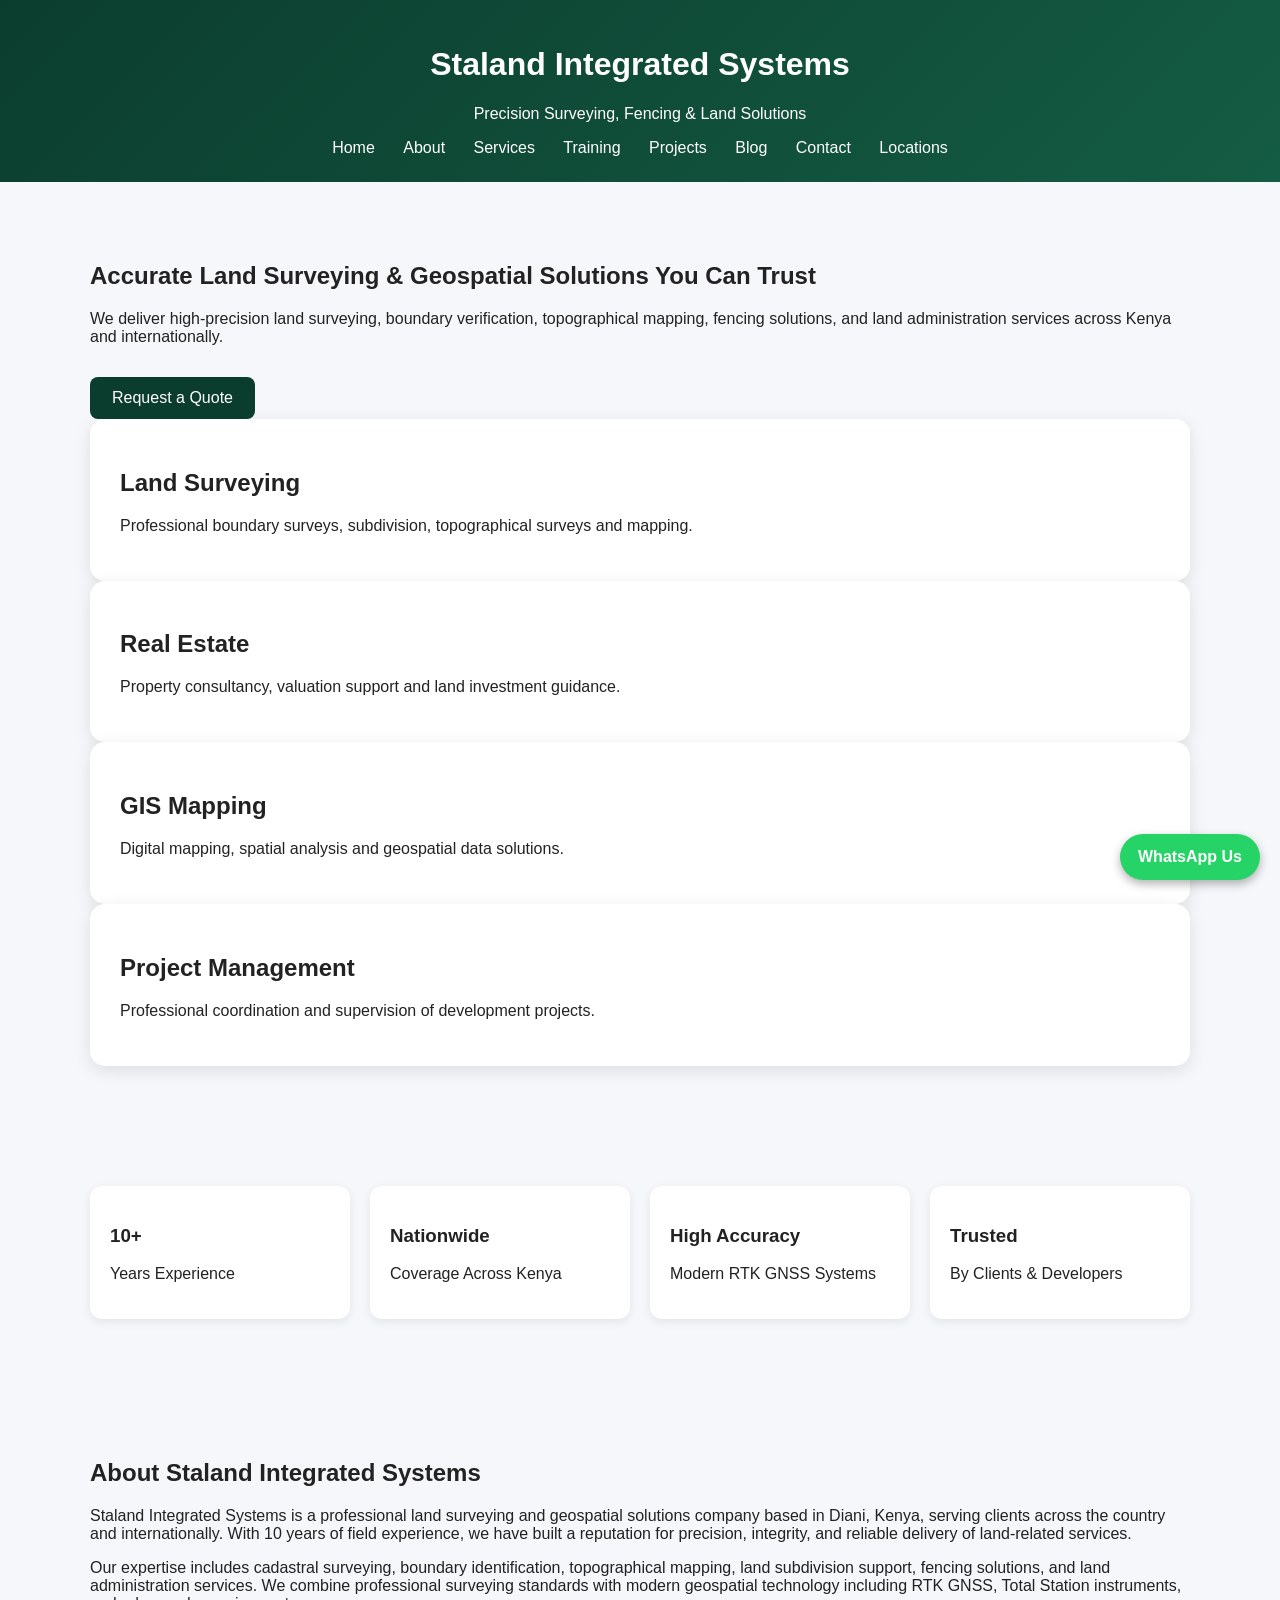
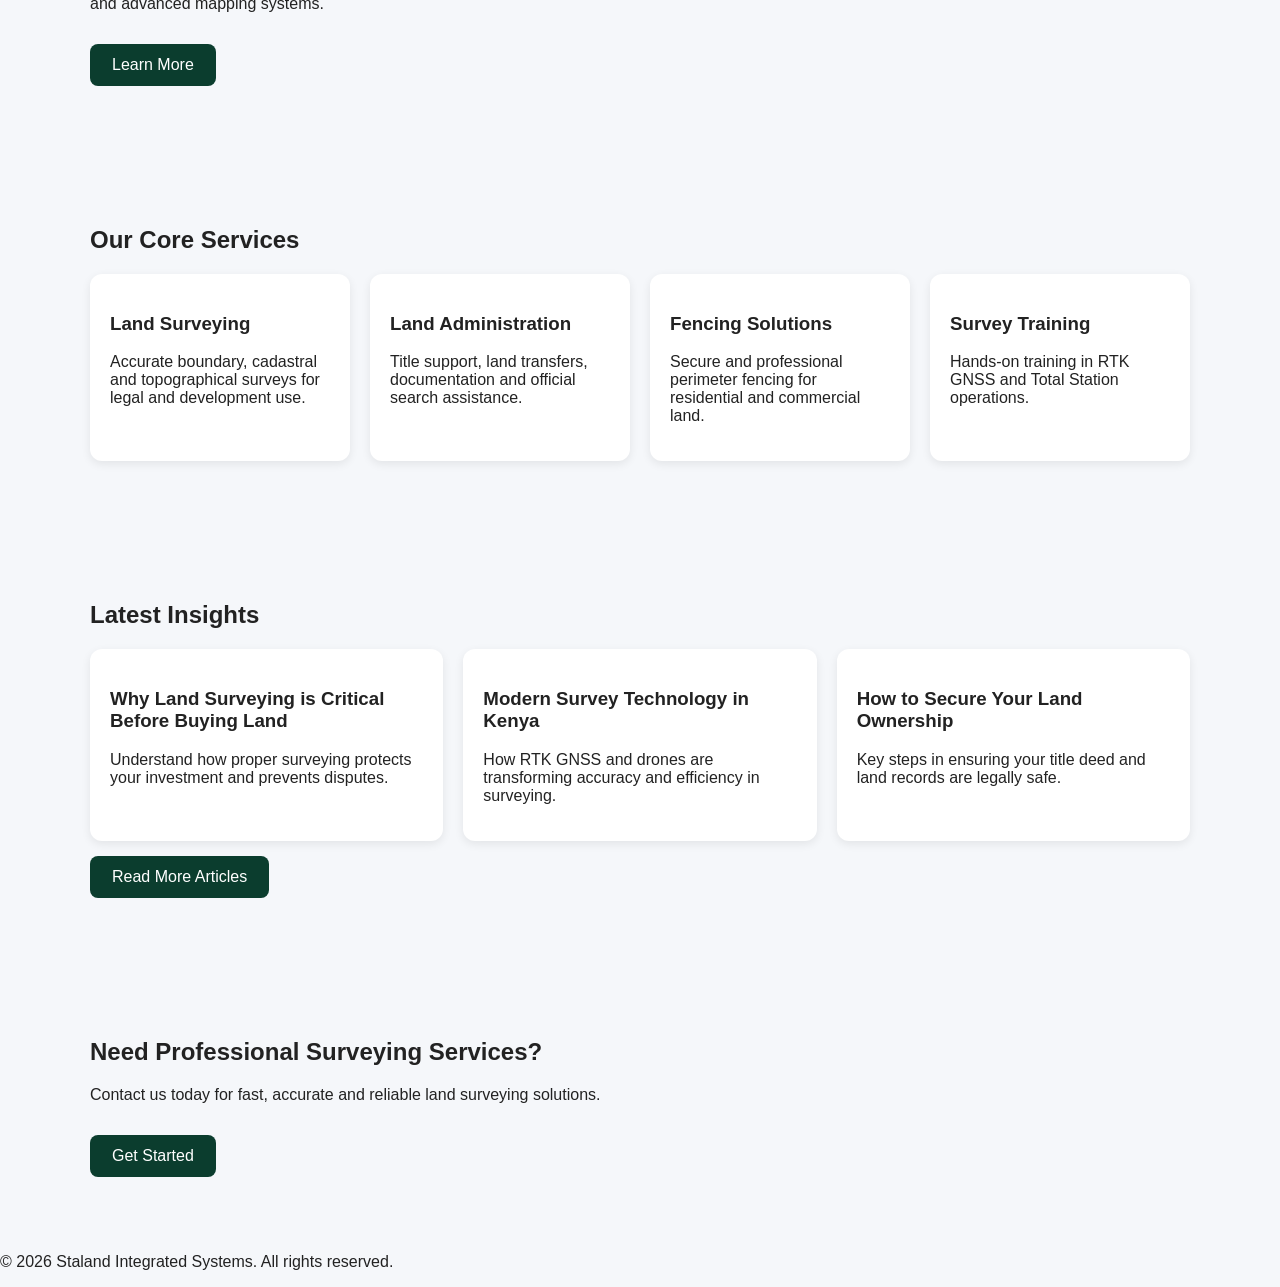
==== index.html @ cbf7170d "Add Google Site Verification meta tag" ====
<!DOCTYPE html>
<html lang="en">
<head>
    <meta charset="UTF-8">
    <meta name="viewport" content="width=device-width, initial-scale=1.0">
    <title>Staland Integrated Systems | Professional Land Surveying Kenya</title>
    <link rel="stylesheet" href="style.css">
    <meta name="description" content="Staland Integrated Systems - Professional land surveying, fencing, land administration and geospatial solutions in Kenya and beyond.">
    <meta name="google-site-verification" content="hYfUDM1073JVrh-8o-hDCO3YbVyILQ0m6ZzSrcfglAM" />
</head>

<body>

<header>
    <div class="logo">
        <h1>Staland Integrated Systems</h1>
        <p>Precision Surveying, Fencing & Land Solutions</p>
    </div>

    <nav>
        <a href="index.html">Home</a>
        <a href="about.html">About</a>
        <a href="services.html">Services</a>
        <a href="training.html">Training</a>
        <a href="projects.html">Projects</a>
        <a href="blog.html">Blog</a>
        <a href="contact.html">Contact</a>
        <a href="locations.html">Locations</a>
    </nav>
</header>

<section class="hero-premium fade-in">
    <div class="hero-content">
        <h2>Accurate Land Surveying & Geospatial Solutions You Can Trust</h2>
        <p>
            We deliver high-precision land surveying, boundary verification, topographical mapping,
            fencing solutions, and land administration services across Kenya and internationally.
        </p>
        <div class="hero-buttons">
            <a href="contact.html" class="btn primary">Request a Quote</a>
            <a href="services/surveying.html" class="service-card">
  <h2>Land Surveying</h2>
  <p>Professional boundary surveys, subdivision, topographical surveys and mapping.</p>
</a>

<a href="services/real-estate.html" class="service-card">
  <h2>Real Estate</h2>
  <p>Property consultancy, valuation support and land investment guidance.</p>
</a>

<a href="services/gis-mapping.html" class="service-card">
  <h2>GIS Mapping</h2>
  <p>Digital mapping, spatial analysis and geospatial data solutions.</p>
</a>

<a href="services/project-management.html" class="service-card">
  <h2>Project Management</h2>
  <p>Professional coordination and supervision of development projects.</p>
</a>
        </div>
    </div>
</section>

<section class="stats fade-in">
    <div class="card-grid">
        <div class="card">
            <h3>10+</h3>
            <p>Years Experience</p>
        </div>
        <div class="card">
            <h3>Nationwide</h3>
            <p>Coverage Across Kenya</p>
        </div>
        <div class="card">
            <h3>High Accuracy</h3>
            <p>Modern RTK GNSS Systems</p>
        </div>
        <div class="card">
            <h3>Trusted</h3>
            <p>By Clients & Developers</p>
        </div>
    </div>
</section>

<section class="fade-in">
    <h2>About Staland Integrated Systems</h2>
    <p>
        Staland Integrated Systems is a professional land surveying and geospatial solutions company based in Diani, Kenya,
        serving clients across the country and internationally. With 10 years of field experience, we have built a reputation
        for precision, integrity, and reliable delivery of land-related services.
    </p>
    <p>
        Our expertise includes cadastral surveying, boundary identification, topographical mapping, land subdivision support,
        fencing solutions, and land administration services. We combine professional surveying standards with modern
        geospatial technology including RTK GNSS, Total Station instruments, and advanced mapping systems.
    </p>
    <a href="about.html" class="btn">Learn More</a>
</section>

<section class="fade-in">
    <h2>Our Core Services</h2>

    <div class="card-grid">
        <div class="card">
            <h3>Land Surveying</h3>
            <p>Accurate boundary, cadastral and topographical surveys for legal and development use.</p>
        </div>

        <div class="card">
            <h3>Land Administration</h3>
            <p>Title support, land transfers, documentation and official search assistance.</p>
        </div>

        <div class="card">
            <h3>Fencing Solutions</h3>
            <p>Secure and professional perimeter fencing for residential and commercial land.</p>
        </div>

        <div class="card">
            <h3>Survey Training</h3>
            <p>Hands-on training in RTK GNSS and Total Station operations.</p>
        </div>
    </div>
</section>

<section class="fade-in">
    <h2>Latest Insights</h2>

    <div class="card-grid">
        <div class="card">
            <h3>Why Land Surveying is Critical Before Buying Land</h3>
            <p>Understand how proper surveying protects your investment and prevents disputes.</p>
        </div>

        <div class="card">
            <h3>Modern Survey Technology in Kenya</h3>
            <p>How RTK GNSS and drones are transforming accuracy and efficiency in surveying.</p>
        </div>

        <div class="card">
            <h3>How to Secure Your Land Ownership</h3>
            <p>Key steps in ensuring your title deed and land records are legally safe.</p>
        </div>
    </div>

    <a href="blog.html" class="btn">Read More Articles</a>
</section>

<section class="cta fade-in">
    <h2>Need Professional Surveying Services?</h2>
    <p>Contact us today for fast, accurate and reliable land surveying solutions.</p>
    <a href="contact.html" class="btn primary">Get Started</a>
</section>

<a href="https://wa.me/254707151860"
   class="whatsapp-float"
   target="_blank">
   WhatsApp Us
</a>

<footer>
    <p>&copy; 2026 Staland Integrated Systems. All rights reserved.</p>
</footer>

<script src="script.js"></script>

</body>
</html>
---- style.css ----
body {
  font-family: Arial, sans-serif;
  margin: 0;
  padding: 0;
  color: #222;
  background: #f8f9fa;
}

/* HEADER */
header {
  background: linear-gradient(135deg, #0b3d2e, #145c43);
  color: white;
  padding: 25px;
  text-align: center;
}

nav {
  margin-top: 10px;
}

nav a {
  color: white;
  margin: 0 12px;
  text-decoration: none;
  font-weight: 500;
}

nav a:hover {
  text-decoration: underline;
}

/* SECTIONS */
section {
  padding: 60px 20px;
  max-width: 1100px;
  margin: auto;
}

/* HERO */
.hero {
  text-align: center;
  background: white;
  padding: 80px 20px;
  border-radius: 12px;
  margin-top: 20px;
  box-shadow: 0 5px 20px rgba(0,0,0,0.08);
}

.hero h2 {
  font-size: 32px;
}

/* BUTTON */
.btn {
  display: inline-block;
  padding: 12px 22px;
  background: #0b3d2e;
  color: white;
  text-decoration: none;
  border-radius: 8px;
  margin-top: 15px;
}

/* CARDS */
.card-grid {
  display: grid;
  grid-template-columns: repeat(auto-fit, minmax(250px, 1fr));
  gap: 20px;
}

.card {
  background: white;
  padding: 20px;
  border-radius: 12px;
  box-shadow: 0 3px 10px rgba(0,0,0,0.08);
}

/* FORM */
input, textarea, select {
  width: 100%;
  padding: 12px;
  margin-top: 10px;
  border: 1px solid #ddd;
  border-radius: 8px;
}

button {
  background: #0b3d2e;
  color: white;
  padding: 12px;
  border: none;
  border-radius: 8px;
  cursor: pointer;
}

/* WHATSAPP FLOAT */
.whatsapp-float {
  position: fixed;
  bottom: 20px;
  right: 20px;
  background: #25D366;
  color: white;
  padding: 14px 18px;
  border-radius: 50px;
  text-decoration: none;
  font-weight: bold;
  box-shadow: 0 4px 10px rgba(0,0,0,0.3);
}

/* ANIMATION */
.fade-in {
  opacity: 0;
  transform: translateY(20px);
  transition: 0.8s ease;
}

.fade-in.show {
  opacity: 1;
  transform: translateY(0);
}

@media (max-width: 768px) {

    nav a {
        display: block;
        margin: 10px 0;
    }

    .hero h2 {
        font-size: 24px;
    }

    section {
        padding: 40px 15px;
    }

}
  overflow: hidden;
  box-shadow: 0 3px 10px rgba(0,0,0,0.1);
}

.gallery-item img {
  width: 100%;
  height: 250px;
  object-fit: cover;
}

.gallery-item h3 {
  padding: 15px;
}
.locations {
    display: grid;
    grid-template-columns: repeat(auto-fit, minmax(250px, 1fr));
    gap: 20px;
    padding: 40px;
}

.location-card {
    background: white;
    padding: 25px;
    border-radius: 12px;
    box-shadow: 0 4px 15px rgba(0,0,0,0.1);
    transition: 0.3s;
}

.location-card:hover {
    transform: translateY(-5px);
}
.services {
    display: grid;
    grid-template-columns: repeat(auto-fit, minmax(250px, 1fr));
    gap: 25px;
    padding: 50px;
}

.service-card {
    display: block;
    text-decoration: none;
    color: #222 !important;
    background: #ffffff;
    padding: 30px;
    border-radius: 15px;
    box-shadow: 0 5px 18px rgba(0,0,0,0.1);
    transition: 0.3s ease;
}

.service-card:hover {
    transform: translateY(-8px);
}

.service-details {
    padding: 60px;
    max-width: 900px;
    margin: auto;
}

.service-details ul {
    line-height: 2;
}body {
    background: #f5f7fa;
    color: #222;
}
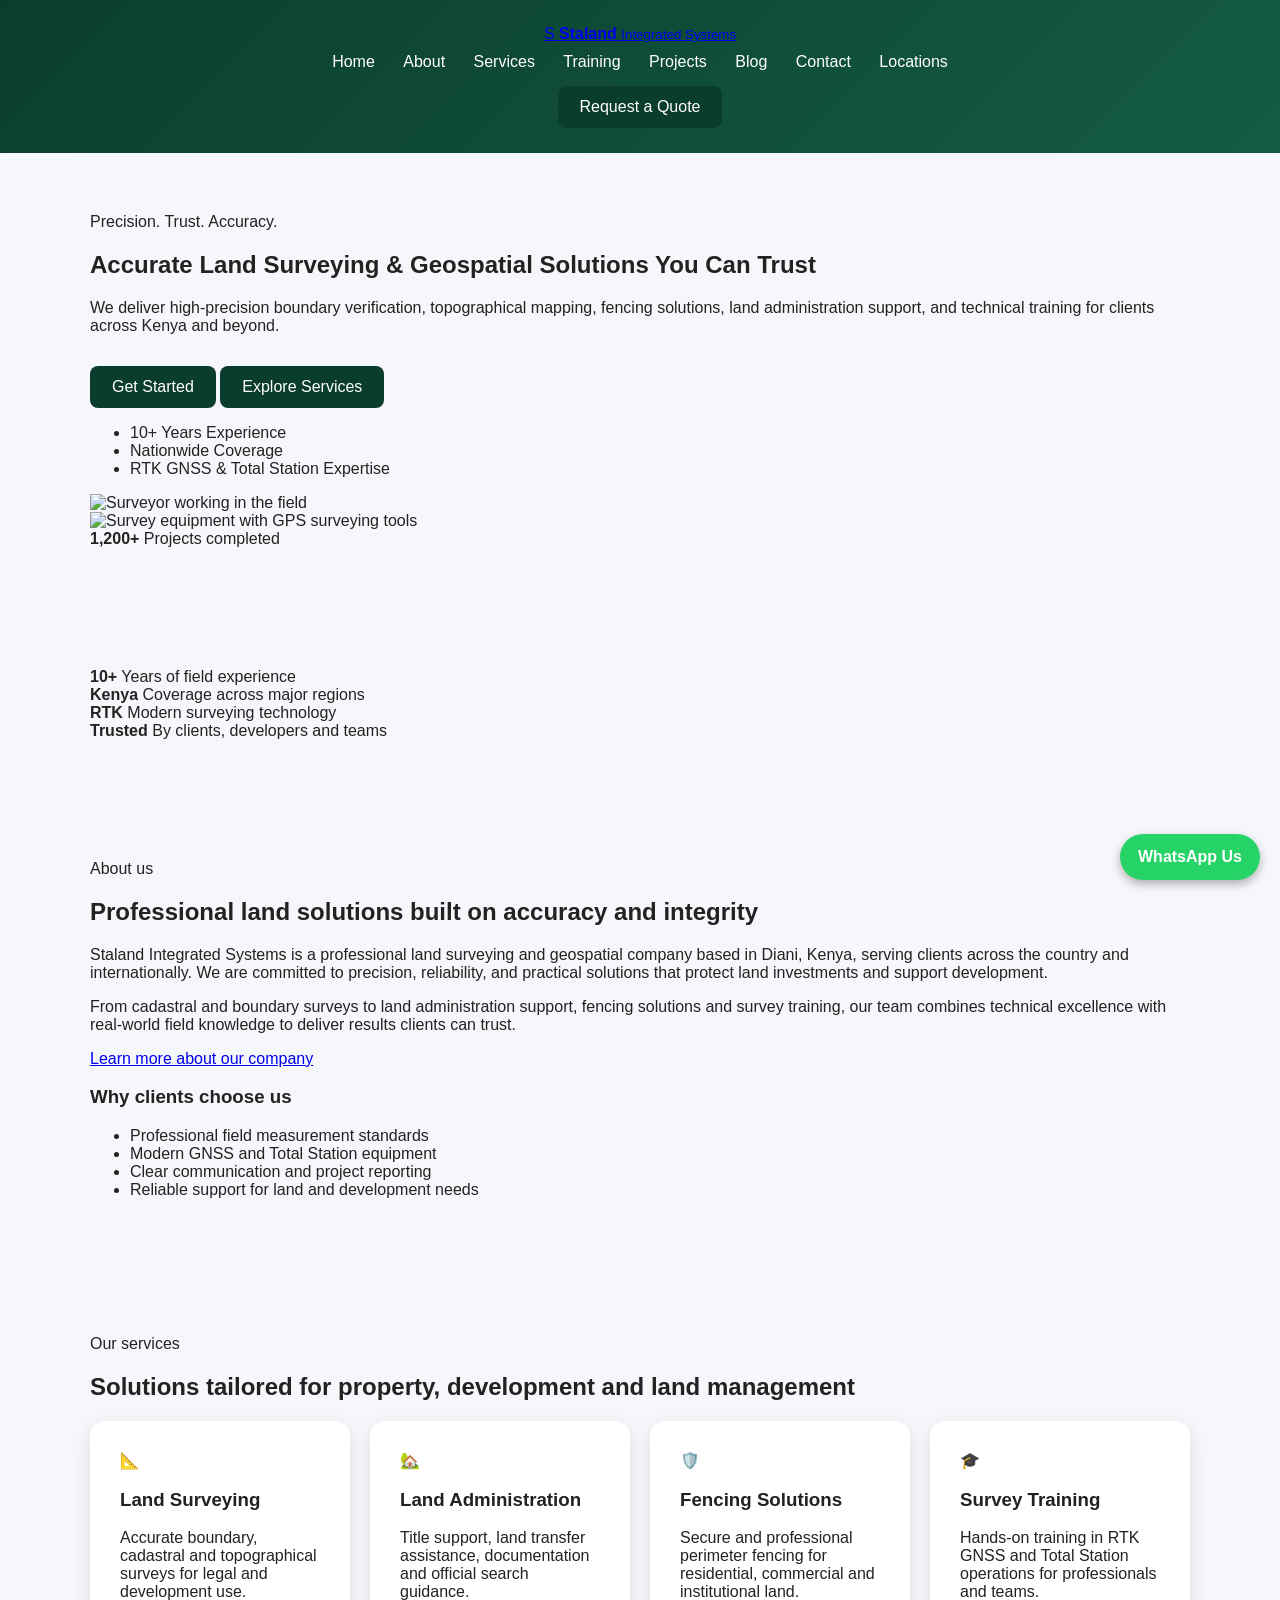
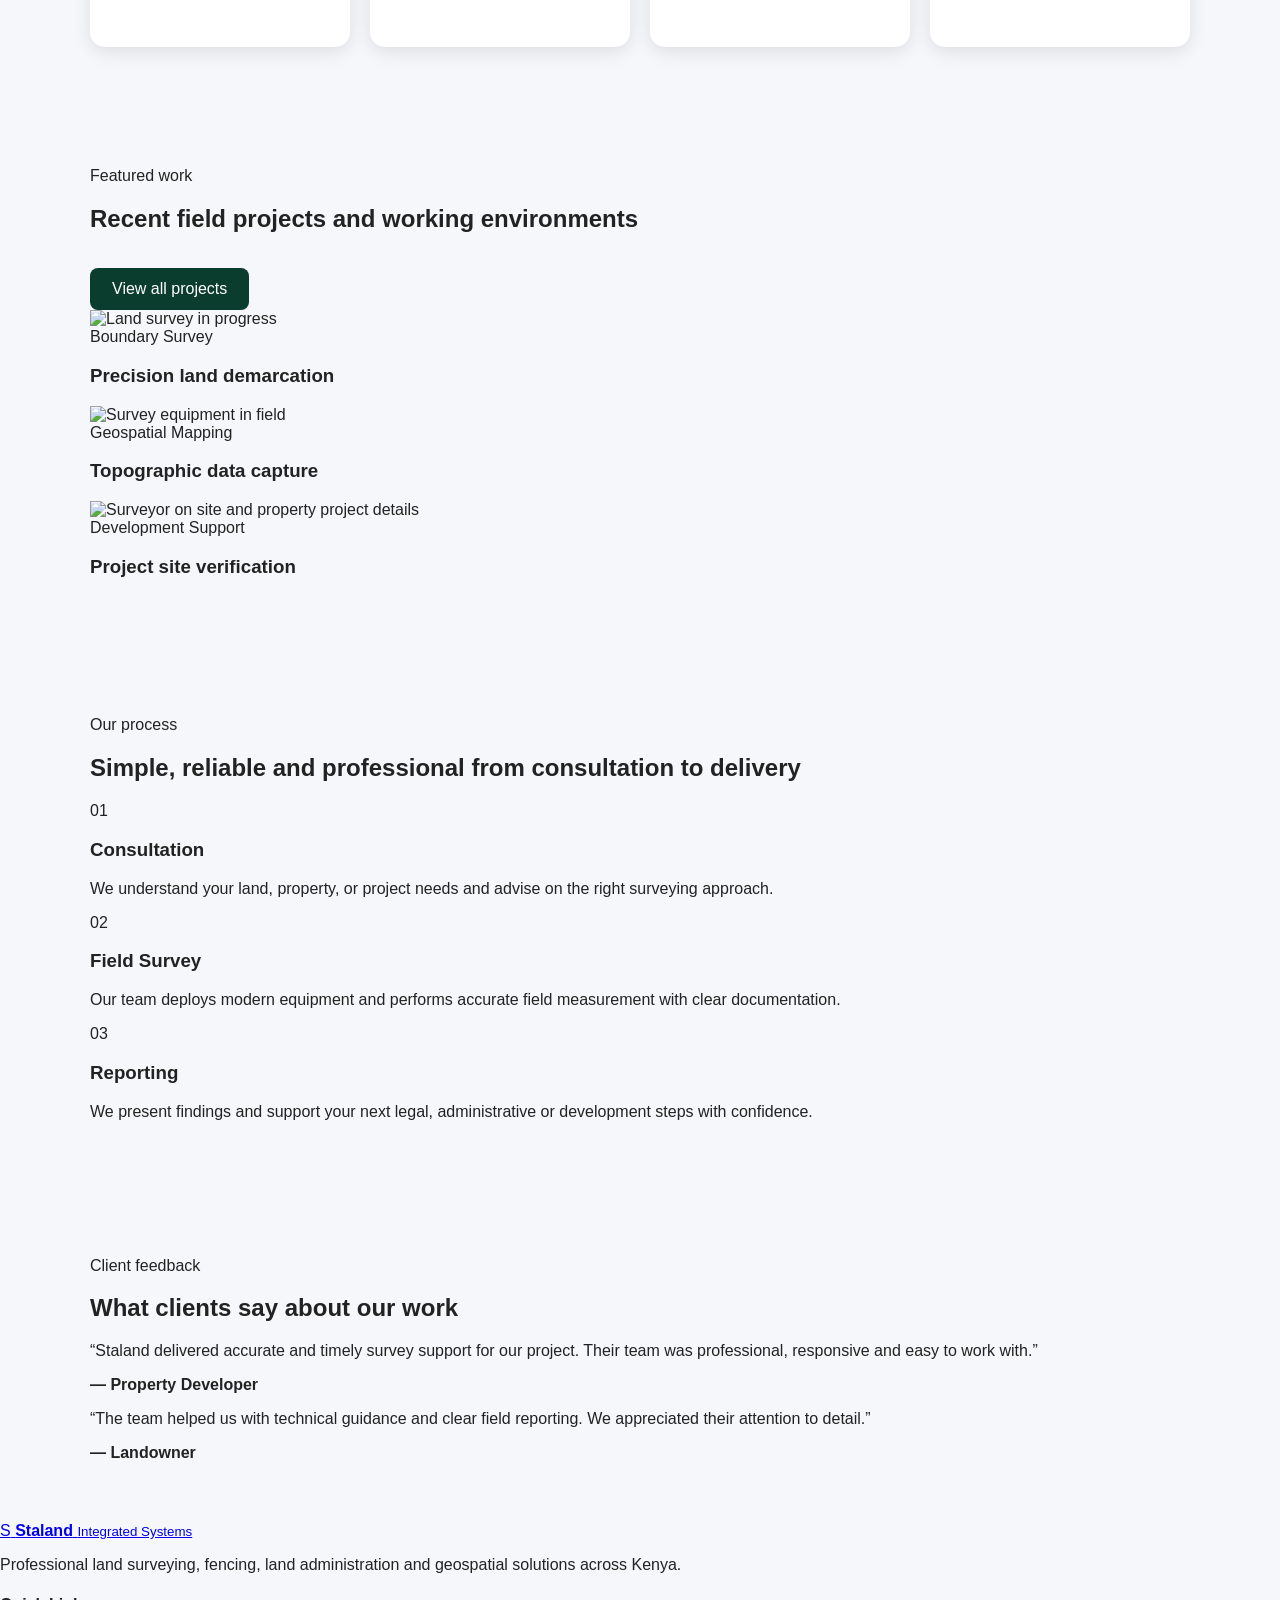
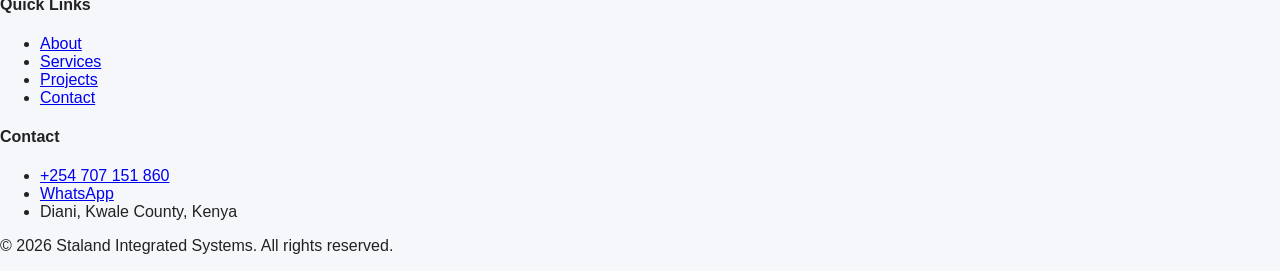
==== commit 09dc656d: "Refresh the homepage with a more modern, attractive layout and improved visuals for the Staland Inte" ====
--- a/index.html
+++ b/index.html
@@ -4,165 +4,310 @@
     <meta charset="UTF-8">
     <meta name="viewport" content="width=device-width, initial-scale=1.0">
     <title>Staland Integrated Systems | Professional Land Surveying Kenya</title>
+    <meta name="description" content="Staland Integrated Systems provides professional land surveying, geospatial mapping, fencing, land administration and training services across Kenya and beyond.">
+    <meta name="google-site-verification" content="Zpwg-Cne1nKWHIHyH5LFwXxjX0n4_4a2Umd70FtXWMQ" />
+    <link rel="preconnect" href="https://fonts.googleapis.com">
+    <link rel="preconnect" href="https://fonts.gstatic.com" crossorigin>
+    <link href="https://fonts.googleapis.com/css2?family=Inter:wght@400;500;600;700;800&display=swap" rel="stylesheet">
     <link rel="stylesheet" href="style.css">
-    <meta name="description" content="Staland Integrated Systems - Professional land surveying, fencing, land administration and geospatial solutions in Kenya and beyond.">
-    <meta name="google-site-verification" content="hYfUDM1073JVrh-8o-hDCO3YbVyILQ0m6ZzSrcfglAM" />
+    <script type="application/ld+json">
+    {
+      "@context": "https://schema.org",
+      "@type": "LocalBusiness",
+      "name": "Staland Integrated Systems",
+      "image": "https://stalandintegratedsystems.co.ke/logo.svg",
+      "description": "Professional land surveying, fencing, land administration and geospatial solutions",
+      "address": {
+        "@type": "PostalAddress",
+        "addressLocality": "Diani",
+        "addressRegion": "Kwale",
+        "addressCountry": "KE"
+      },
+      "telephone": "+254707151860",
+      "url": "https://stalandintegratedsystems.co.ke",
+      "sameAs": ["https://wa.me/254707151860"],
+      "priceRange": "$",
+      "areaServed": ["Diani", "Mombasa", "Nairobi", "Kenya"],
+      "serviceType": ["Land Surveying", "Fencing", "Land Administration", "Training", "Real Estate Support"]
+    }
+    </script>
 </head>
-
 <body>
-
-<header>
-    <div class="logo">
-        <h1>Staland Integrated Systems</h1>
-        <p>Precision Surveying, Fencing & Land Solutions</p>
-    </div>
-
-    <nav>
-        <a href="index.html">Home</a>
-        <a href="about.html">About</a>
-        <a href="services.html">Services</a>
-        <a href="training.html">Training</a>
-        <a href="projects.html">Projects</a>
-        <a href="blog.html">Blog</a>
-        <a href="contact.html">Contact</a>
-        <a href="locations.html">Locations</a>
-    </nav>
-</header>
-
-<section class="hero-premium fade-in">
-    <div class="hero-content">
-        <h2>Accurate Land Surveying & Geospatial Solutions You Can Trust</h2>
-        <p>
-            We deliver high-precision land surveying, boundary verification, topographical mapping,
-            fencing solutions, and land administration services across Kenya and internationally.
-        </p>
-        <div class="hero-buttons">
-            <a href="contact.html" class="btn primary">Request a Quote</a>
-            <a href="services/surveying.html" class="service-card">
-  <h2>Land Surveying</h2>
-  <p>Professional boundary surveys, subdivision, topographical surveys and mapping.</p>
-</a>
-
-<a href="services/real-estate.html" class="service-card">
-  <h2>Real Estate</h2>
-  <p>Property consultancy, valuation support and land investment guidance.</p>
-</a>
-
-<a href="services/gis-mapping.html" class="service-card">
-  <h2>GIS Mapping</h2>
-  <p>Digital mapping, spatial analysis and geospatial data solutions.</p>
-</a>
-
-<a href="services/project-management.html" class="service-card">
-  <h2>Project Management</h2>
-  <p>Professional coordination and supervision of development projects.</p>
-</a>
+    <header class="site-header">
+        <div class="container nav-wrap">
+            <a href="index.html" class="brand" aria-label="Staland Integrated Systems home">
+                <span class="brand-mark">S</span>
+                <span>
+                    <strong>Staland</strong>
+                    <small>Integrated Systems</small>
+                </span>
+            </a>
+
+            <nav class="main-nav" aria-label="Main navigation">
+                <a href="index.html">Home</a>
+                <a href="about.html">About</a>
+                <a href="services.html">Services</a>
+                <a href="training.html">Training</a>
+                <a href="projects.html">Projects</a>
+                <a href="blog.html">Blog</a>
+                <a href="contact.html">Contact</a>
+                <a href="locations.html">Locations</a>
+            </nav>
+
+            <a href="contact.html" class="btn btn-primary">Request a Quote</a>
         </div>
-    </div>
-</section>
-
-<section class="stats fade-in">
-    <div class="card-grid">
-        <div class="card">
-            <h3>10+</h3>
-            <p>Years Experience</p>
+    </header>
+
+    <main>
+        <section class="hero-section">
+            <div class="container hero-grid">
+                <div class="hero-copy fade-in">
+                    <span class="eyebrow">Precision. Trust. Accuracy.</span>
+                    <h1>Accurate Land Surveying & Geospatial Solutions You Can Trust</h1>
+                    <p>
+                        We deliver high-precision boundary verification, topographical mapping,
+                        fencing solutions, land administration support, and technical training for clients across Kenya and beyond.
+                    </p>
+                    <div class="hero-actions">
+                        <a href="contact.html" class="btn btn-primary">Get Started</a>
+                        <a href="services.html" class="btn btn-secondary">Explore Services</a>
+                    </div>
+
+                    <ul class="trust-list" aria-label="Key business strengths">
+                        <li>10+ Years Experience</li>
+                        <li>Nationwide Coverage</li>
+                        <li>RTK GNSS & Total Station Expertise</li>
+                    </ul>
+                </div>
+
+                <div class="hero-visual fade-in">
+                    <div class="image-card image-lg">
+                        <img src="https://images.unsplash.com/photo-1504307651254-35680f356dfd?auto=format&fit=crop&w=900&q=80" alt="Surveyor working in the field">
+                    </div>
+                    <div class="image-stack">
+                        <div class="image-card image-sm">
+                            <img src="https://images.unsplash.com/photo-1520607162513-77705c0f0d4a?auto=format&fit=crop&w=700&q=80" alt="Survey equipment with GPS surveying tools">
+                        </div>
+                        <div class="info-badge">
+                            <strong>1,200+</strong>
+                            <span>Projects completed</span>
+                        </div>
+                    </div>
+                </div>
+            </div>
+        </section>
+
+        <section class="stats-section fade-in">
+            <div class="container stats-grid">
+                <div class="stat-card">
+                    <strong>10+</strong>
+                    <span>Years of field experience</span>
+                </div>
+                <div class="stat-card">
+                    <strong>Kenya</strong>
+                    <span>Coverage across major regions</span>
+                </div>
+                <div class="stat-card">
+                    <strong>RTK</strong>
+                    <span>Modern surveying technology</span>
+                </div>
+                <div class="stat-card">
+                    <strong>Trusted</strong>
+                    <span>By clients, developers and teams</span>
+                </div>
+            </div>
+        </section>
+
+        <section class="container section-block fade-in">
+            <div class="section-heading">
+                <span class="eyebrow">About us</span>
+                <h2>Professional land solutions built on accuracy and integrity</h2>
+            </div>
+            <div class="about-grid">
+                <div>
+                    <p>
+                        Staland Integrated Systems is a professional land surveying and geospatial company based in Diani,
+                        Kenya, serving clients across the country and internationally. We are committed to precision,
+                        reliability, and practical solutions that protect land investments and support development.
+                    </p>
+                    <p>
+                        From cadastral and boundary surveys to land administration support, fencing solutions and survey
+                        training, our team combines technical excellence with real-world field knowledge to deliver results
+                        clients can trust.
+                    </p>
+                    <a href="about.html" class="text-link">Learn more about our company</a>
+                </div>
+                <div class="feature-panel">
+                    <h3>Why clients choose us</h3>
+                    <ul>
+                        <li>Professional field measurement standards</li>
+                        <li>Modern GNSS and Total Station equipment</li>
+                        <li>Clear communication and project reporting</li>
+                        <li>Reliable support for land and development needs</li>
+                    </ul>
+                </div>
+            </div>
+        </section>
+
+        <section class="container section-block fade-in">
+            <div class="section-heading">
+                <span class="eyebrow">Our services</span>
+                <h2>Solutions tailored for property, development and land management</h2>
+            </div>
+
+            <div class="card-grid services-grid">
+                <article class="service-card">
+                    <div class="icon">📐</div>
+                    <h3>Land Surveying</h3>
+                    <p>Accurate boundary, cadastral and topographical surveys for legal and development use.</p>
+                </article>
+
+                <article class="service-card">
+                    <div class="icon">🏡</div>
+                    <h3>Land Administration</h3>
+                    <p>Title support, land transfer assistance, documentation and official search guidance.</p>
+                </article>
+
+                <article class="service-card">
+                    <div class="icon">🛡️</div>
+                    <h3>Fencing Solutions</h3>
+                    <p>Secure and professional perimeter fencing for residential, commercial and institutional land.</p>
+                </article>
+
+                <article class="service-card">
+                    <div class="icon">🎓</div>
+                    <h3>Survey Training</h3>
+                    <p>Hands-on training in RTK GNSS and Total Station operations for professionals and teams.</p>
+                </article>
+            </div>
+        </section>
+
+        <section class="container section-block fade-in project-section">
+            <div class="section-heading split-heading">
+                <div>
+                    <span class="eyebrow">Featured work</span>
+                    <h2>Recent field projects and working environments</h2>
+                </div>
+                <a href="projects.html" class="btn btn-secondary">View all projects</a>
+            </div>
+
+            <div class="project-grid">
+                <article class="project-card">
+                    <img src="https://images.unsplash.com/photo-1504307651254-35680f356dfd?auto=format&fit=crop&w=900&q=80" alt="Land survey in progress">
+                    <div class="project-copy">
+                        <span>Boundary Survey</span>
+                        <h3>Precision land demarcation</h3>
+                    </div>
+                </article>
+
+                <article class="project-card">
+                    <img src="https://images.unsplash.com/photo-1520607162513-77705c0f0d4a?auto=format&fit=crop&w=900&q=80" alt="Survey equipment in field">
+                    <div class="project-copy">
+                        <span>Geospatial Mapping</span>
+                        <h3>Topographic data capture</h3>
+                    </div>
+                </article>
+
+                <article class="project-card">
+                    <img src="https://images.unsplash.com/photo-1473448912268-2022ce9509d8?auto=format&fit=crop&w=900&q=80" alt="Surveyor on site and property project details">
+                    <div class="project-copy">
+                        <span>Development Support</span>
+                        <h3>Project site verification</h3>
+                    </div>
+                </article>
+            </div>
+        </section>
+
+        <section class="process-section fade-in">
+            <div class="container">
+                <div class="section-heading center-heading">
+                    <span class="eyebrow">Our process</span>
+                    <h2>Simple, reliable and professional from consultation to delivery</h2>
+                </div>
+
+                <div class="process-grid">
+                    <div class="process-step">
+                        <span>01</span>
+                        <h3>Consultation</h3>
+                        <p>We understand your land, property, or project needs and advise on the right surveying approach.</p>
+                    </div>
+                    <div class="process-step">
+                        <span>02</span>
+                        <h3>Field Survey</h3>
+                        <p>Our team deploys modern equipment and performs accurate field measurement with clear documentation.</p>
+                    </div>
+                    <div class="process-step">
+                        <span>03</span>
+                        <h3>Reporting</h3>
+                        <p>We present findings and support your next legal, administrative or development steps with confidence.</p>
+                    </div>
+                </div>
+            </div>
+        </section>
+
+        <section class="container section-block fade-in testimonials-section">
+            <div class="section-heading">
+                <span class="eyebrow">Client feedback</span>
+                <h2>What clients say about our work</h2>
+            </div>
+
+            <div class="testimonial-grid">
+                <article class="testimonial-card">
+                    <p>
+                        “Staland delivered accurate and timely survey support for our project. Their team was professional,
+                        responsive and easy to work with.”
+                    </p>
+                    <strong>— Property Developer</strong>
+                </article>
+                <article class="testimonial-card">
+                    <p>
+                        “The team helped us with technical guidance and clear field reporting. We appreciated their attention to detail.”</p>
+                    <strong>— Landowner</strong>
+                </article>
+            </div>
+        </section>
+    </main>
+
+    <footer class="site-footer">
+        <div class="container footer-grid">
+            <div>
+                <a href="index.html" class="brand footer-brand">
+                    <span class="brand-mark">S</span>
+                    <span>
+                        <strong>Staland</strong>
+                        <small>Integrated Systems</small>
+                    </span>
+                </a>
+                <p>Professional land surveying, fencing, land administration and geospatial solutions across Kenya.</p>
+            </div>
+
+            <div>
+                <h4>Quick Links</h4>
+                <ul>
+                    <li><a href="about.html">About</a></li>
+                    <li><a href="services.html">Services</a></li>
+                    <li><a href="projects.html">Projects</a></li>
+                    <li><a href="contact.html">Contact</a></li>
+                </ul>
+            </div>
+
+            <div>
+                <h4>Contact</h4>
+                <ul>
+                    <li><a href="tel:+254707151860">+254 707 151 860</a></li>
+                    <li><a href="https://wa.me/254707151860" target="_blank" rel="noreferrer">WhatsApp</a></li>
+                    <li>Diani, Kwale County, Kenya</li>
+                </ul>
+            </div>
         </div>
-        <div class="card">
-            <h3>Nationwide</h3>
-            <p>Coverage Across Kenya</p>
+
+        <div class="container footer-bottom">
+            <p>&copy; 2026 Staland Integrated Systems. All rights reserved.</p>
         </div>
-        <div class="card">
-            <h3>High Accuracy</h3>
-            <p>Modern RTK GNSS Systems</p>
-        </div>
-        <div class="card">
-            <h3>Trusted</h3>
-            <p>By Clients & Developers</p>
-        </div>
-    </div>
-</section>
-
-<section class="fade-in">
-    <h2>About Staland Integrated Systems</h2>
-    <p>
-        Staland Integrated Systems is a professional land surveying and geospatial solutions company based in Diani, Kenya,
-        serving clients across the country and internationally. With 10 years of field experience, we have built a reputation
-        for precision, integrity, and reliable delivery of land-related services.
-    </p>
-    <p>
-        Our expertise includes cadastral surveying, boundary identification, topographical mapping, land subdivision support,
-        fencing solutions, and land administration services. We combine professional surveying standards with modern
-        geospatial technology including RTK GNSS, Total Station instruments, and advanced mapping systems.
-    </p>
-    <a href="about.html" class="btn">Learn More</a>
-</section>
-
-<section class="fade-in">
-    <h2>Our Core Services</h2>
-
-    <div class="card-grid">
-        <div class="card">
-            <h3>Land Surveying</h3>
-            <p>Accurate boundary, cadastral and topographical surveys for legal and development use.</p>
-        </div>
-
-        <div class="card">
-            <h3>Land Administration</h3>
-            <p>Title support, land transfers, documentation and official search assistance.</p>
-        </div>
-
-        <div class="card">
-            <h3>Fencing Solutions</h3>
-            <p>Secure and professional perimeter fencing for residential and commercial land.</p>
-        </div>
-
-        <div class="card">
-            <h3>Survey Training</h3>
-            <p>Hands-on training in RTK GNSS and Total Station operations.</p>
-        </div>
-    </div>
-</section>
-
-<section class="fade-in">
-    <h2>Latest Insights</h2>
-
-    <div class="card-grid">
-        <div class="card">
-            <h3>Why Land Surveying is Critical Before Buying Land</h3>
-            <p>Understand how proper surveying protects your investment and prevents disputes.</p>
-        </div>
-
-        <div class="card">
-            <h3>Modern Survey Technology in Kenya</h3>
-            <p>How RTK GNSS and drones are transforming accuracy and efficiency in surveying.</p>
-        </div>
-
-        <div class="card">
-            <h3>How to Secure Your Land Ownership</h3>
-            <p>Key steps in ensuring your title deed and land records are legally safe.</p>
-        </div>
-    </div>
-
-    <a href="blog.html" class="btn">Read More Articles</a>
-</section>
-
-<section class="cta fade-in">
-    <h2>Need Professional Surveying Services?</h2>
-    <p>Contact us today for fast, accurate and reliable land surveying solutions.</p>
-    <a href="contact.html" class="btn primary">Get Started</a>
-</section>
-
-<a href="https://wa.me/254707151860"
-   class="whatsapp-float"
-   target="_blank">
-   WhatsApp Us
-</a>
-
-<footer>
-    <p>&copy; 2026 Staland Integrated Systems. All rights reserved.</p>
-</footer>
-
-<script src="script.js"></script>
-
+    </footer>
+
+    <a href="https://wa.me/254707151860" class="whatsapp-float" target="_blank" rel="noreferrer" aria-label="Chat on WhatsApp">WhatsApp Us</a>
+
+    <script src="script.js"></script>
 </body>
 </html>
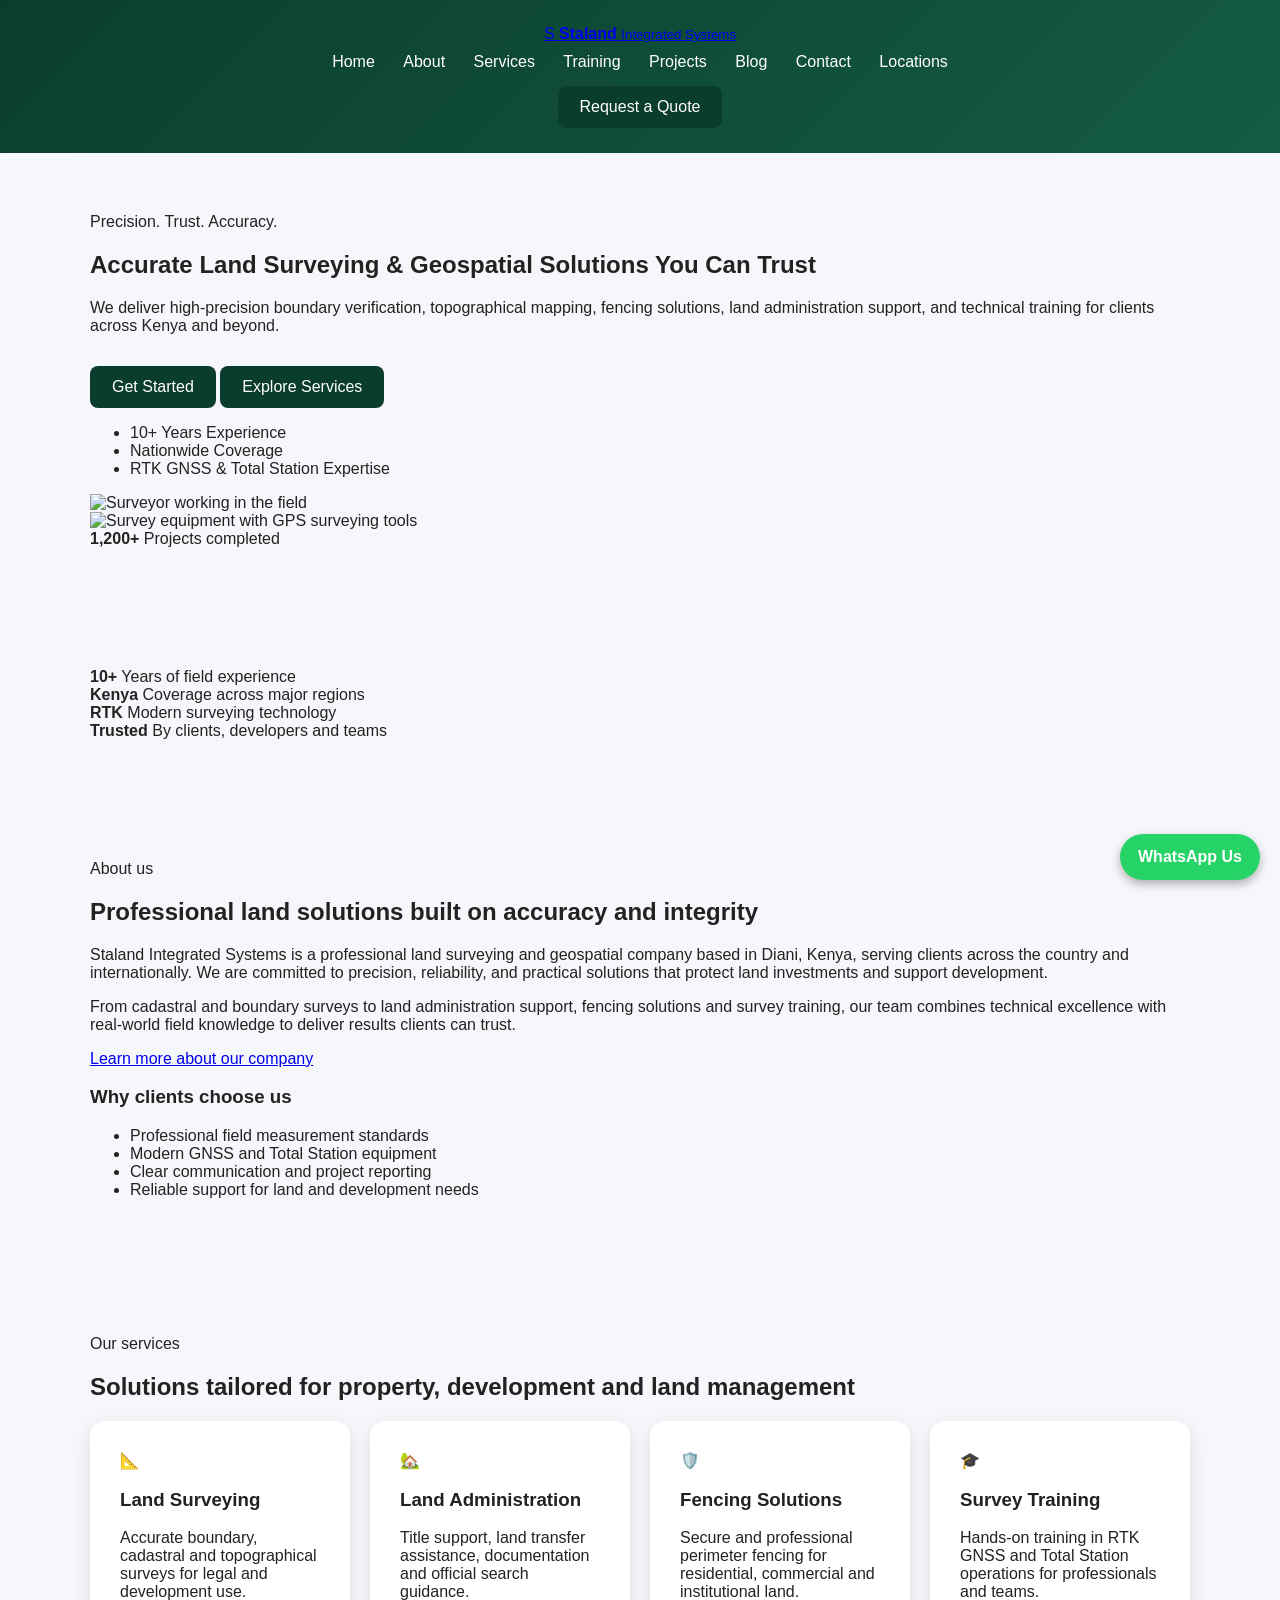
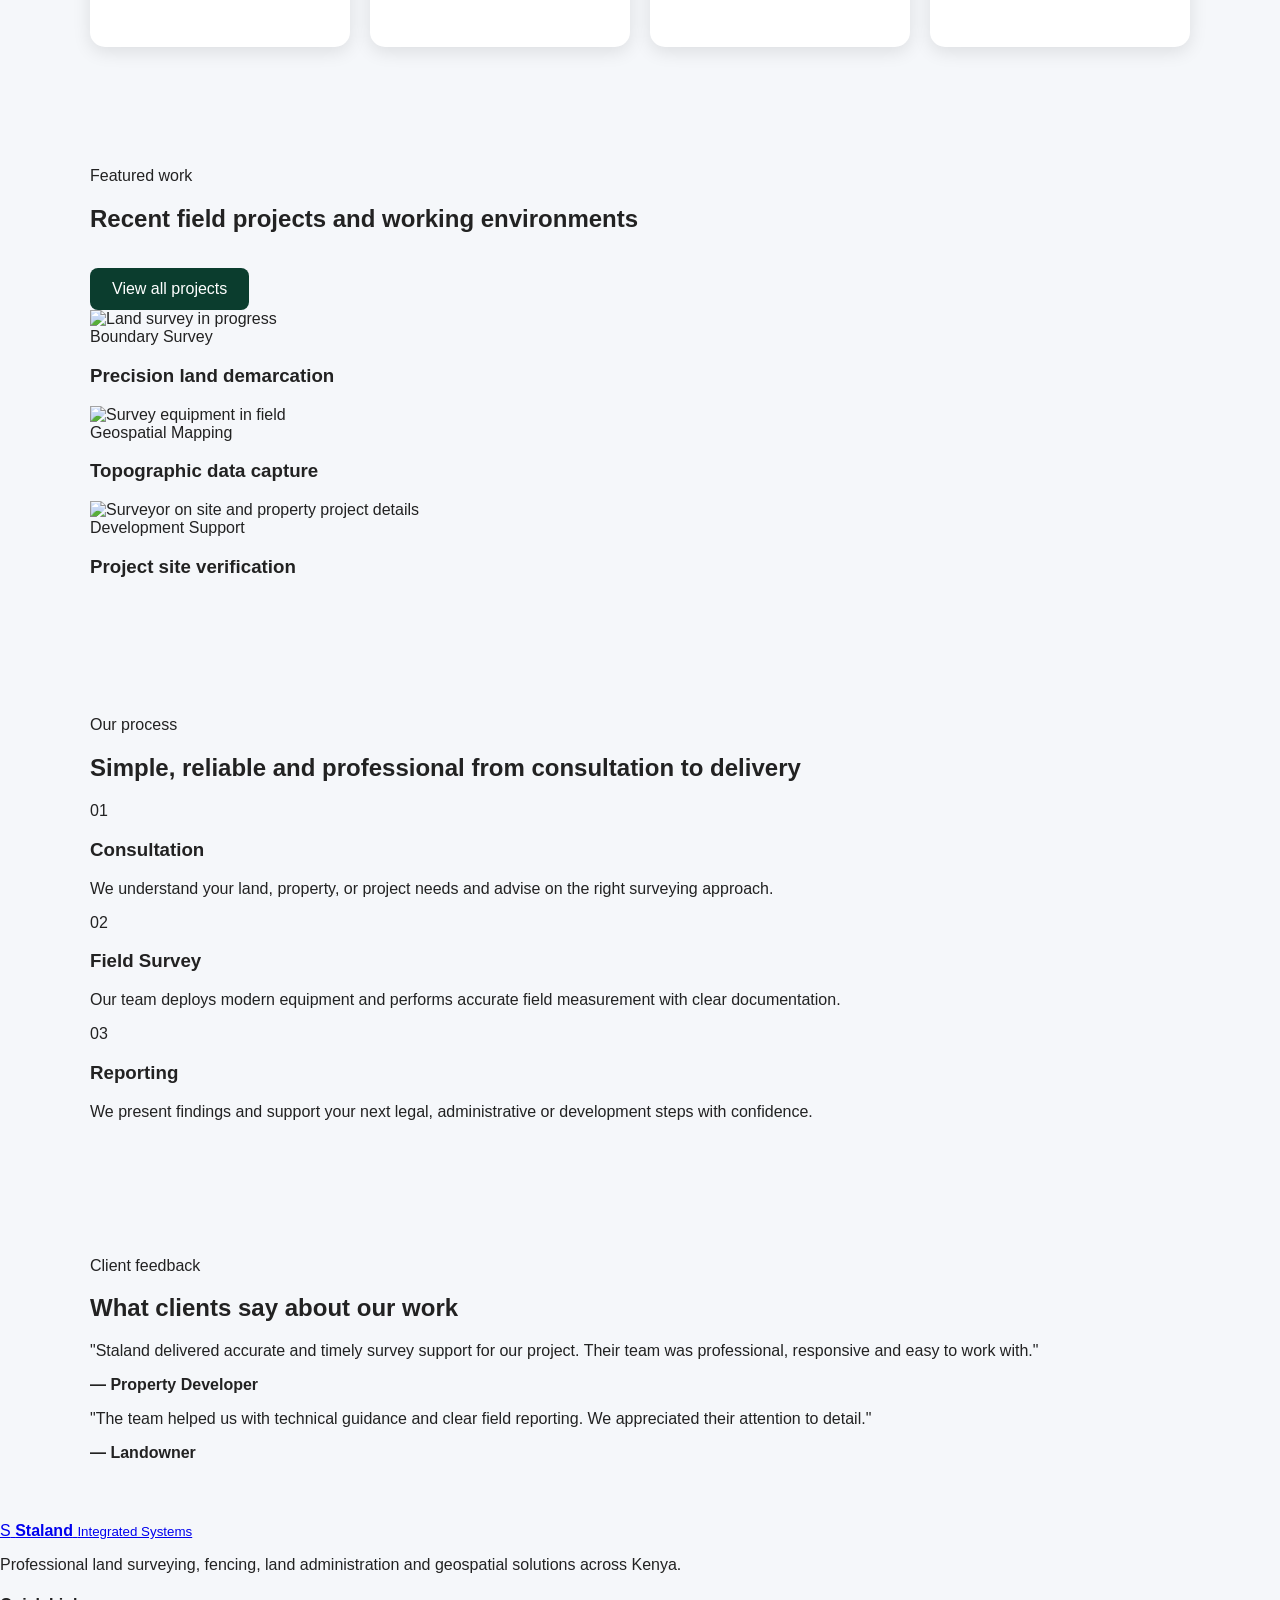
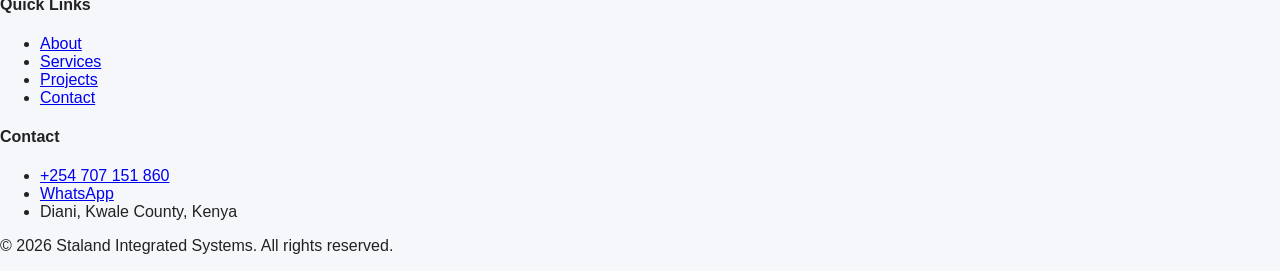
==== commit 971945b9: "Deploy updated homepage with modern design, improved layout, and professional styling" ====
--- a/index.html
+++ b/index.html
@@ -254,14 +254,14 @@
             <div class="testimonial-grid">
                 <article class="testimonial-card">
                     <p>
-                        “Staland delivered accurate and timely survey support for our project. Their team was professional,
-                        responsive and easy to work with.”
+                        "Staland delivered accurate and timely survey support for our project. Their team was professional,
+                        responsive and easy to work with."
                     </p>
                     <strong>— Property Developer</strong>
                 </article>
                 <article class="testimonial-card">
                     <p>
-                        “The team helped us with technical guidance and clear field reporting. We appreciated their attention to detail.”</p>
+                        "The team helped us with technical guidance and clear field reporting. We appreciated their attention to detail."</p>
                     <strong>— Landowner</strong>
                 </article>
             </div>
@@ -310,4 +310,4 @@
 
     <script src="script.js"></script>
 </body>
-</html>
+</html>
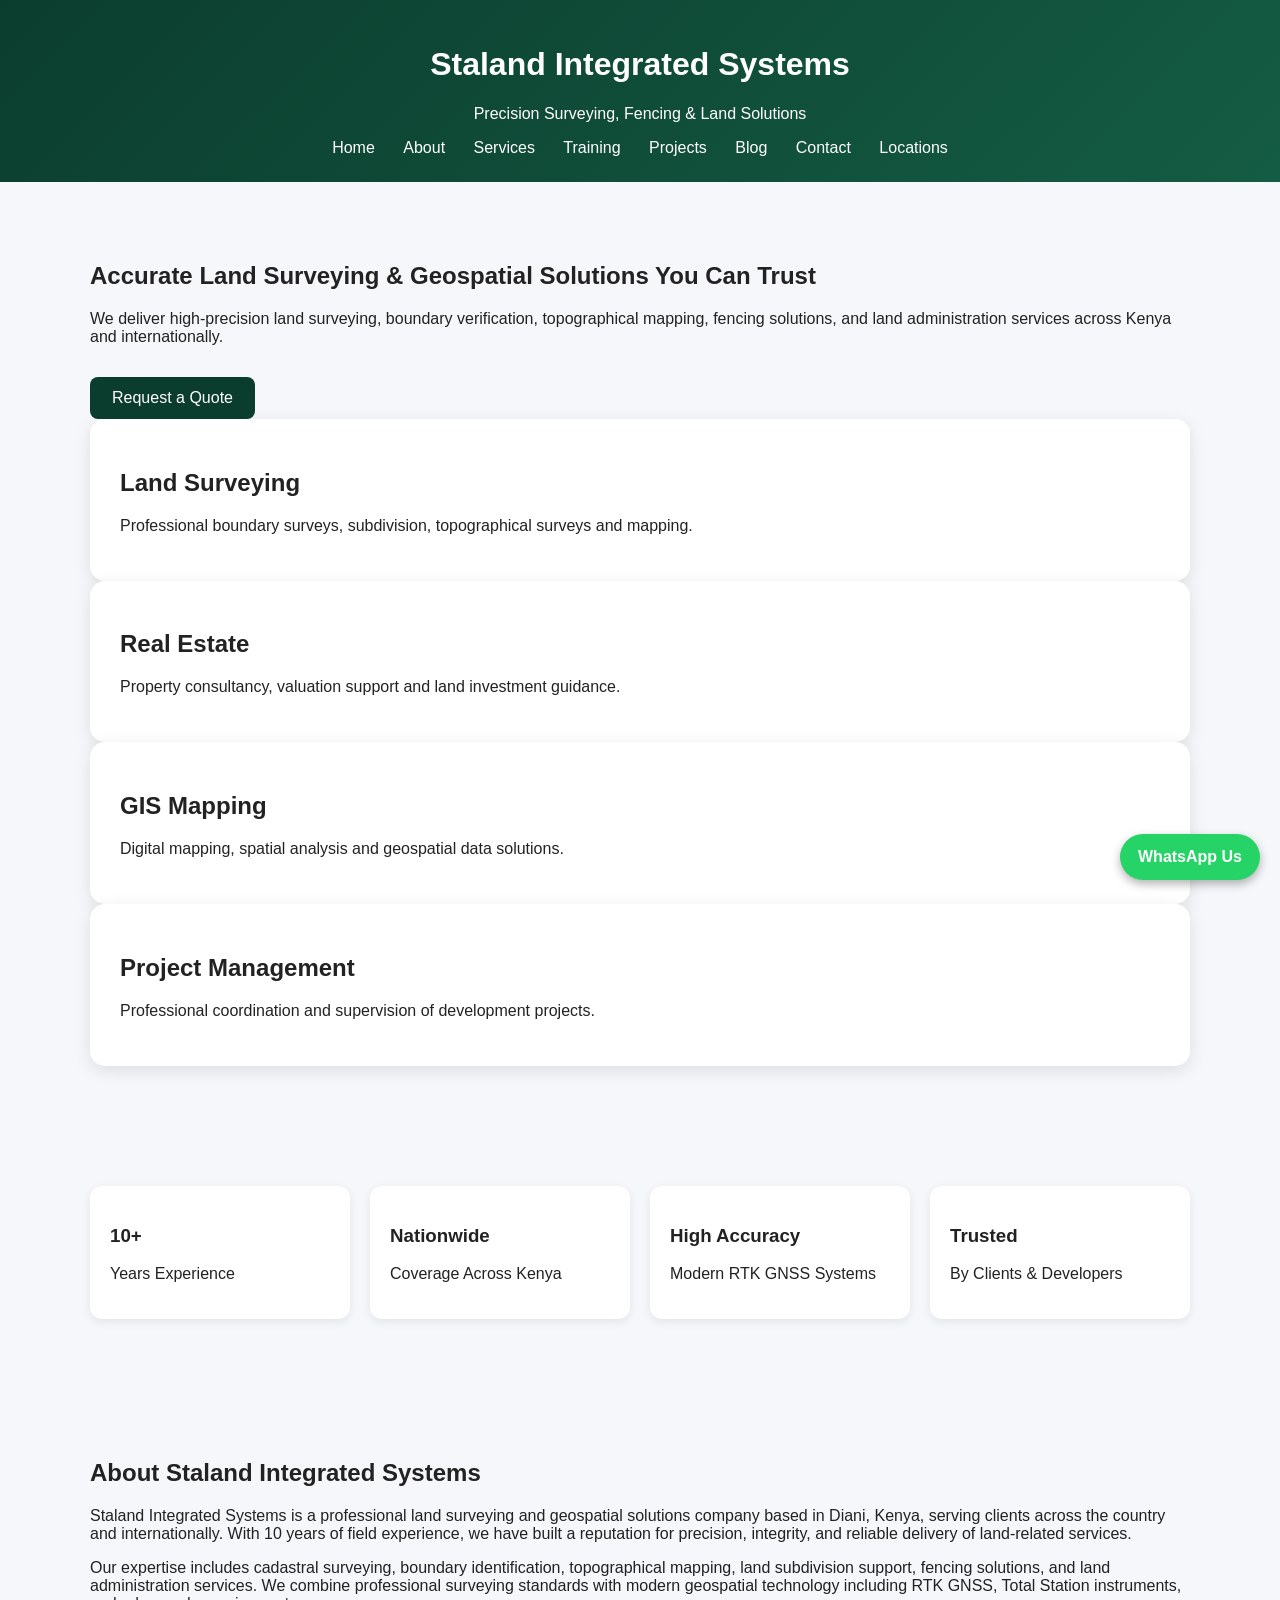
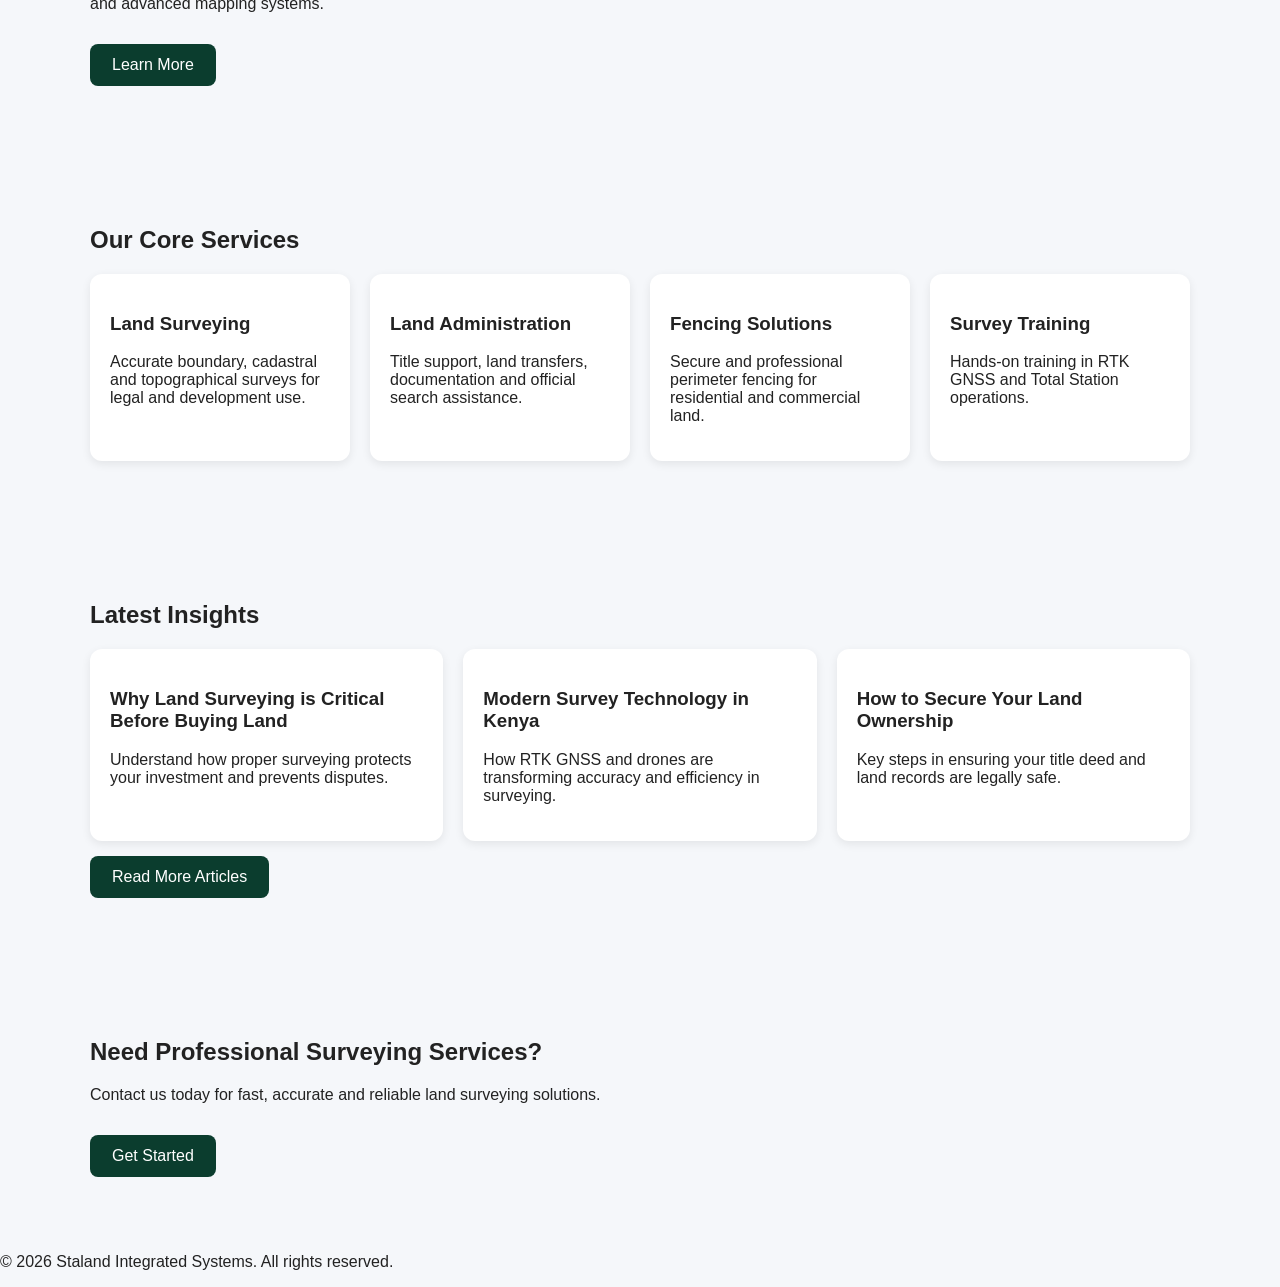
==== commit 84f95712: "Revert homepage to the original land-surveying version after the incorrect design update" ====
--- a/index.html
+++ b/index.html
@@ -4,18 +4,16 @@
     <meta charset="UTF-8">
     <meta name="viewport" content="width=device-width, initial-scale=1.0">
     <title>Staland Integrated Systems | Professional Land Surveying Kenya</title>
-    <meta name="description" content="Staland Integrated Systems provides professional land surveying, geospatial mapping, fencing, land administration and training services across Kenya and beyond.">
+    <link rel="stylesheet" href="style.css">
+    <meta name="description" content="Staland Integrated Systems - Professional land surveying, fencing, land administration and geospatial solutions in Kenya and beyond.">
     <meta name="google-site-verification" content="Zpwg-Cne1nKWHIHyH5LFwXxjX0n4_4a2Umd70FtXWMQ" />
-    <link rel="preconnect" href="https://fonts.googleapis.com">
-    <link rel="preconnect" href="https://fonts.gstatic.com" crossorigin>
-    <link href="https://fonts.googleapis.com/css2?family=Inter:wght@400;500;600;700;800&display=swap" rel="stylesheet">
-    <link rel="stylesheet" href="style.css">
+    <!-- JSON-LD Structured Data for Local Business -->
     <script type="application/ld+json">
     {
       "@context": "https://schema.org",
       "@type": "LocalBusiness",
       "name": "Staland Integrated Systems",
-      "image": "https://stalandintegratedsystems.co.ke/logo.svg",
+      "image": "https://stlsystems.com/logo.svg",
       "description": "Professional land surveying, fencing, land administration and geospatial solutions",
       "address": {
         "@type": "PostalAddress",
@@ -24,290 +22,182 @@
         "addressCountry": "KE"
       },
       "telephone": "+254707151860",
-      "url": "https://stalandintegratedsystems.co.ke",
-      "sameAs": ["https://wa.me/254707151860"],
+      "url": "https://stlsystems.com",
+      "sameAs": [
+        "https://wa.me/254707151860"
+      ],
       "priceRange": "$",
-      "areaServed": ["Diani", "Mombasa", "Nairobi", "Kenya"],
-      "serviceType": ["Land Surveying", "Fencing", "Land Administration", "Training", "Real Estate Support"]
+      "areaServed": [
+        "Diani",
+        "Mombasa",
+        "Nairobi",
+        "Kenya"
+      ],
+      "serviceType": [
+        "Land Surveying",
+        "Fencing",
+        "Land Administration",
+        "Training",
+        "Real Estate Support"
+      ]
     }
     </script>
 </head>
+
 <body>
-    <header class="site-header">
-        <div class="container nav-wrap">
-            <a href="index.html" class="brand" aria-label="Staland Integrated Systems home">
-                <span class="brand-mark">S</span>
-                <span>
-                    <strong>Staland</strong>
-                    <small>Integrated Systems</small>
-                </span>
-            </a>
-
-            <nav class="main-nav" aria-label="Main navigation">
-                <a href="index.html">Home</a>
-                <a href="about.html">About</a>
-                <a href="services.html">Services</a>
-                <a href="training.html">Training</a>
-                <a href="projects.html">Projects</a>
-                <a href="blog.html">Blog</a>
-                <a href="contact.html">Contact</a>
-                <a href="locations.html">Locations</a>
-            </nav>
-
-            <a href="contact.html" class="btn btn-primary">Request a Quote</a>
-        </div>
-    </header>
-
-    <main>
-        <section class="hero-section">
-            <div class="container hero-grid">
-                <div class="hero-copy fade-in">
-                    <span class="eyebrow">Precision. Trust. Accuracy.</span>
-                    <h1>Accurate Land Surveying & Geospatial Solutions You Can Trust</h1>
-                    <p>
-                        We deliver high-precision boundary verification, topographical mapping,
-                        fencing solutions, land administration support, and technical training for clients across Kenya and beyond.
-                    </p>
-                    <div class="hero-actions">
-                        <a href="contact.html" class="btn btn-primary">Get Started</a>
-                        <a href="services.html" class="btn btn-secondary">Explore Services</a>
-                    </div>
-
-                    <ul class="trust-list" aria-label="Key business strengths">
-                        <li>10+ Years Experience</li>
-                        <li>Nationwide Coverage</li>
-                        <li>RTK GNSS & Total Station Expertise</li>
-                    </ul>
-                </div>
-
-                <div class="hero-visual fade-in">
-                    <div class="image-card image-lg">
-                        <img src="https://images.unsplash.com/photo-1504307651254-35680f356dfd?auto=format&fit=crop&w=900&q=80" alt="Surveyor working in the field">
-                    </div>
-                    <div class="image-stack">
-                        <div class="image-card image-sm">
-                            <img src="https://images.unsplash.com/photo-1520607162513-77705c0f0d4a?auto=format&fit=crop&w=700&q=80" alt="Survey equipment with GPS surveying tools">
-                        </div>
-                        <div class="info-badge">
-                            <strong>1,200+</strong>
-                            <span>Projects completed</span>
-                        </div>
-                    </div>
-                </div>
-            </div>
-        </section>
-
-        <section class="stats-section fade-in">
-            <div class="container stats-grid">
-                <div class="stat-card">
-                    <strong>10+</strong>
-                    <span>Years of field experience</span>
-                </div>
-                <div class="stat-card">
-                    <strong>Kenya</strong>
-                    <span>Coverage across major regions</span>
-                </div>
-                <div class="stat-card">
-                    <strong>RTK</strong>
-                    <span>Modern surveying technology</span>
-                </div>
-                <div class="stat-card">
-                    <strong>Trusted</strong>
-                    <span>By clients, developers and teams</span>
-                </div>
-            </div>
-        </section>
-
-        <section class="container section-block fade-in">
-            <div class="section-heading">
-                <span class="eyebrow">About us</span>
-                <h2>Professional land solutions built on accuracy and integrity</h2>
-            </div>
-            <div class="about-grid">
-                <div>
-                    <p>
-                        Staland Integrated Systems is a professional land surveying and geospatial company based in Diani,
-                        Kenya, serving clients across the country and internationally. We are committed to precision,
-                        reliability, and practical solutions that protect land investments and support development.
-                    </p>
-                    <p>
-                        From cadastral and boundary surveys to land administration support, fencing solutions and survey
-                        training, our team combines technical excellence with real-world field knowledge to deliver results
-                        clients can trust.
-                    </p>
-                    <a href="about.html" class="text-link">Learn more about our company</a>
-                </div>
-                <div class="feature-panel">
-                    <h3>Why clients choose us</h3>
-                    <ul>
-                        <li>Professional field measurement standards</li>
-                        <li>Modern GNSS and Total Station equipment</li>
-                        <li>Clear communication and project reporting</li>
-                        <li>Reliable support for land and development needs</li>
-                    </ul>
-                </div>
-            </div>
-        </section>
-
-        <section class="container section-block fade-in">
-            <div class="section-heading">
-                <span class="eyebrow">Our services</span>
-                <h2>Solutions tailored for property, development and land management</h2>
-            </div>
-
-            <div class="card-grid services-grid">
-                <article class="service-card">
-                    <div class="icon">📐</div>
-                    <h3>Land Surveying</h3>
-                    <p>Accurate boundary, cadastral and topographical surveys for legal and development use.</p>
-                </article>
-
-                <article class="service-card">
-                    <div class="icon">🏡</div>
-                    <h3>Land Administration</h3>
-                    <p>Title support, land transfer assistance, documentation and official search guidance.</p>
-                </article>
-
-                <article class="service-card">
-                    <div class="icon">🛡️</div>
-                    <h3>Fencing Solutions</h3>
-                    <p>Secure and professional perimeter fencing for residential, commercial and institutional land.</p>
-                </article>
-
-                <article class="service-card">
-                    <div class="icon">🎓</div>
-                    <h3>Survey Training</h3>
-                    <p>Hands-on training in RTK GNSS and Total Station operations for professionals and teams.</p>
-                </article>
-            </div>
-        </section>
-
-        <section class="container section-block fade-in project-section">
-            <div class="section-heading split-heading">
-                <div>
-                    <span class="eyebrow">Featured work</span>
-                    <h2>Recent field projects and working environments</h2>
-                </div>
-                <a href="projects.html" class="btn btn-secondary">View all projects</a>
-            </div>
-
-            <div class="project-grid">
-                <article class="project-card">
-                    <img src="https://images.unsplash.com/photo-1504307651254-35680f356dfd?auto=format&fit=crop&w=900&q=80" alt="Land survey in progress">
-                    <div class="project-copy">
-                        <span>Boundary Survey</span>
-                        <h3>Precision land demarcation</h3>
-                    </div>
-                </article>
-
-                <article class="project-card">
-                    <img src="https://images.unsplash.com/photo-1520607162513-77705c0f0d4a?auto=format&fit=crop&w=900&q=80" alt="Survey equipment in field">
-                    <div class="project-copy">
-                        <span>Geospatial Mapping</span>
-                        <h3>Topographic data capture</h3>
-                    </div>
-                </article>
-
-                <article class="project-card">
-                    <img src="https://images.unsplash.com/photo-1473448912268-2022ce9509d8?auto=format&fit=crop&w=900&q=80" alt="Surveyor on site and property project details">
-                    <div class="project-copy">
-                        <span>Development Support</span>
-                        <h3>Project site verification</h3>
-                    </div>
-                </article>
-            </div>
-        </section>
-
-        <section class="process-section fade-in">
-            <div class="container">
-                <div class="section-heading center-heading">
-                    <span class="eyebrow">Our process</span>
-                    <h2>Simple, reliable and professional from consultation to delivery</h2>
-                </div>
-
-                <div class="process-grid">
-                    <div class="process-step">
-                        <span>01</span>
-                        <h3>Consultation</h3>
-                        <p>We understand your land, property, or project needs and advise on the right surveying approach.</p>
-                    </div>
-                    <div class="process-step">
-                        <span>02</span>
-                        <h3>Field Survey</h3>
-                        <p>Our team deploys modern equipment and performs accurate field measurement with clear documentation.</p>
-                    </div>
-                    <div class="process-step">
-                        <span>03</span>
-                        <h3>Reporting</h3>
-                        <p>We present findings and support your next legal, administrative or development steps with confidence.</p>
-                    </div>
-                </div>
-            </div>
-        </section>
-
-        <section class="container section-block fade-in testimonials-section">
-            <div class="section-heading">
-                <span class="eyebrow">Client feedback</span>
-                <h2>What clients say about our work</h2>
-            </div>
-
-            <div class="testimonial-grid">
-                <article class="testimonial-card">
-                    <p>
-                        "Staland delivered accurate and timely survey support for our project. Their team was professional,
-                        responsive and easy to work with."
-                    </p>
-                    <strong>— Property Developer</strong>
-                </article>
-                <article class="testimonial-card">
-                    <p>
-                        "The team helped us with technical guidance and clear field reporting. We appreciated their attention to detail."</p>
-                    <strong>— Landowner</strong>
-                </article>
-            </div>
-        </section>
-    </main>
-
-    <footer class="site-footer">
-        <div class="container footer-grid">
-            <div>
-                <a href="index.html" class="brand footer-brand">
-                    <span class="brand-mark">S</span>
-                    <span>
-                        <strong>Staland</strong>
-                        <small>Integrated Systems</small>
-                    </span>
-                </a>
-                <p>Professional land surveying, fencing, land administration and geospatial solutions across Kenya.</p>
-            </div>
-
-            <div>
-                <h4>Quick Links</h4>
-                <ul>
-                    <li><a href="about.html">About</a></li>
-                    <li><a href="services.html">Services</a></li>
-                    <li><a href="projects.html">Projects</a></li>
-                    <li><a href="contact.html">Contact</a></li>
-                </ul>
-            </div>
-
-            <div>
-                <h4>Contact</h4>
-                <ul>
-                    <li><a href="tel:+254707151860">+254 707 151 860</a></li>
-                    <li><a href="https://wa.me/254707151860" target="_blank" rel="noreferrer">WhatsApp</a></li>
-                    <li>Diani, Kwale County, Kenya</li>
-                </ul>
-            </div>
-        </div>
-
-        <div class="container footer-bottom">
-            <p>&copy; 2026 Staland Integrated Systems. All rights reserved.</p>
-        </div>
-    </footer>
-
-    <a href="https://wa.me/254707151860" class="whatsapp-float" target="_blank" rel="noreferrer" aria-label="Chat on WhatsApp">WhatsApp Us</a>
-
-    <script src="script.js"></script>
+
+<header>
+    <div class="logo">
+        <h1>Staland Integrated Systems</h1>
+        <p>Precision Surveying, Fencing & Land Solutions</p>
+    </div>
+
+    <nav>
+        <a href="index.html">Home</a>
+        <a href="about.html">About</a>
+        <a href="services.html">Services</a>
+        <a href="training.html">Training</a>
+        <a href="projects.html">Projects</a>
+        <a href="blog.html">Blog</a>
+        <a href="contact.html">Contact</a>
+        <a href="locations.html">Locations</a>
+    </nav>
+</header>
+
+<section class="hero-premium fade-in">
+    <div class="hero-content">
+        <h2>Accurate Land Surveying & Geospatial Solutions You Can Trust</h2>
+        <p>
+            We deliver high-precision land surveying, boundary verification, topographical mapping,
+            fencing solutions, and land administration services across Kenya and internationally.
+        </p>
+        <div class="hero-buttons">
+            <a href="contact.html" class="btn primary">Request a Quote</a>
+            <a href="services/surveying.html" class="service-card">
+  <h2>Land Surveying</h2>
+  <p>Professional boundary surveys, subdivision, topographical surveys and mapping.</p>
+</a>
+
+<a href="services/real-estate.html" class="service-card">
+  <h2>Real Estate</h2>
+  <p>Property consultancy, valuation support and land investment guidance.</p>
+</a>
+
+<a href="services/gis-mapping.html" class="service-card">
+  <h2>GIS Mapping</h2>
+  <p>Digital mapping, spatial analysis and geospatial data solutions.</p>
+</a>
+
+<a href="services/project-management.html" class="service-card">
+  <h2>Project Management</h2>
+  <p>Professional coordination and supervision of development projects.</p>
+</a>
+        </div>
+    </div>
+</section>
+
+<section class="stats fade-in">
+    <div class="card-grid">
+        <div class="card">
+            <h3>10+</h3>
+            <p>Years Experience</p>
+        </div>
+        <div class="card">
+            <h3>Nationwide</h3>
+            <p>Coverage Across Kenya</p>
+        </div>
+        <div class="card">
+            <h3>High Accuracy</h3>
+            <p>Modern RTK GNSS Systems</p>
+        </div>
+        <div class="card">
+            <h3>Trusted</h3>
+            <p>By Clients & Developers</p>
+        </div>
+    </div>
+</section>
+
+<section class="fade-in">
+    <h2>About Staland Integrated Systems</h2>
+    <p>
+        Staland Integrated Systems is a professional land surveying and geospatial solutions company based in Diani, Kenya,
+        serving clients across the country and internationally. With 10 years of field experience, we have built a reputation
+        for precision, integrity, and reliable delivery of land-related services.
+    </p>
+    <p>
+        Our expertise includes cadastral surveying, boundary identification, topographical mapping, land subdivision support,
+        fencing solutions, and land administration services. We combine professional surveying standards with modern
+        geospatial technology including RTK GNSS, Total Station instruments, and advanced mapping systems.
+    </p>
+    <a href="about.html" class="btn">Learn More</a>
+</section>
+
+<section class="fade-in">
+    <h2>Our Core Services</h2>
+
+    <div class="card-grid">
+        <div class="card">
+            <h3>Land Surveying</h3>
+            <p>Accurate boundary, cadastral and topographical surveys for legal and development use.</p>
+        </div>
+
+        <div class="card">
+            <h3>Land Administration</h3>
+            <p>Title support, land transfers, documentation and official search assistance.</p>
+        </div>
+
+        <div class="card">
+            <h3>Fencing Solutions</h3>
+            <p>Secure and professional perimeter fencing for residential and commercial land.</p>
+        </div>
+
+        <div class="card">
+            <h3>Survey Training</h3>
+            <p>Hands-on training in RTK GNSS and Total Station operations.</p>
+        </div>
+    </div>
+</section>
+
+<section class="fade-in">
+    <h2>Latest Insights</h2>
+
+    <div class="card-grid">
+        <div class="card">
+            <h3>Why Land Surveying is Critical Before Buying Land</h3>
+            <p>Understand how proper surveying protects your investment and prevents disputes.</p>
+        </div>
+
+        <div class="card">
+            <h3>Modern Survey Technology in Kenya</h3>
+            <p>How RTK GNSS and drones are transforming accuracy and efficiency in surveying.</p>
+        </div>
+
+        <div class="card">
+            <h3>How to Secure Your Land Ownership</h3>
+            <p>Key steps in ensuring your title deed and land records are legally safe.</p>
+        </div>
+    </div>
+
+    <a href="blog.html" class="btn">Read More Articles</a>
+</section>
+
+<section class="cta fade-in">
+    <h2>Need Professional Surveying Services?</h2>
+    <p>Contact us today for fast, accurate and reliable land surveying solutions.</p>
+    <a href="contact.html" class="btn primary">Get Started</a>
+</section>
+
+<a href="https://wa.me/254707151860"
+   class="whatsapp-float"
+   target="_blank">
+   WhatsApp Us
+</a>
+
+<footer>
+    <p>&copy; 2026 Staland Integrated Systems. All rights reserved.</p>
+</footer>
+
+<script src="script.js"></script>
+
 </body>
-</html>+</html>
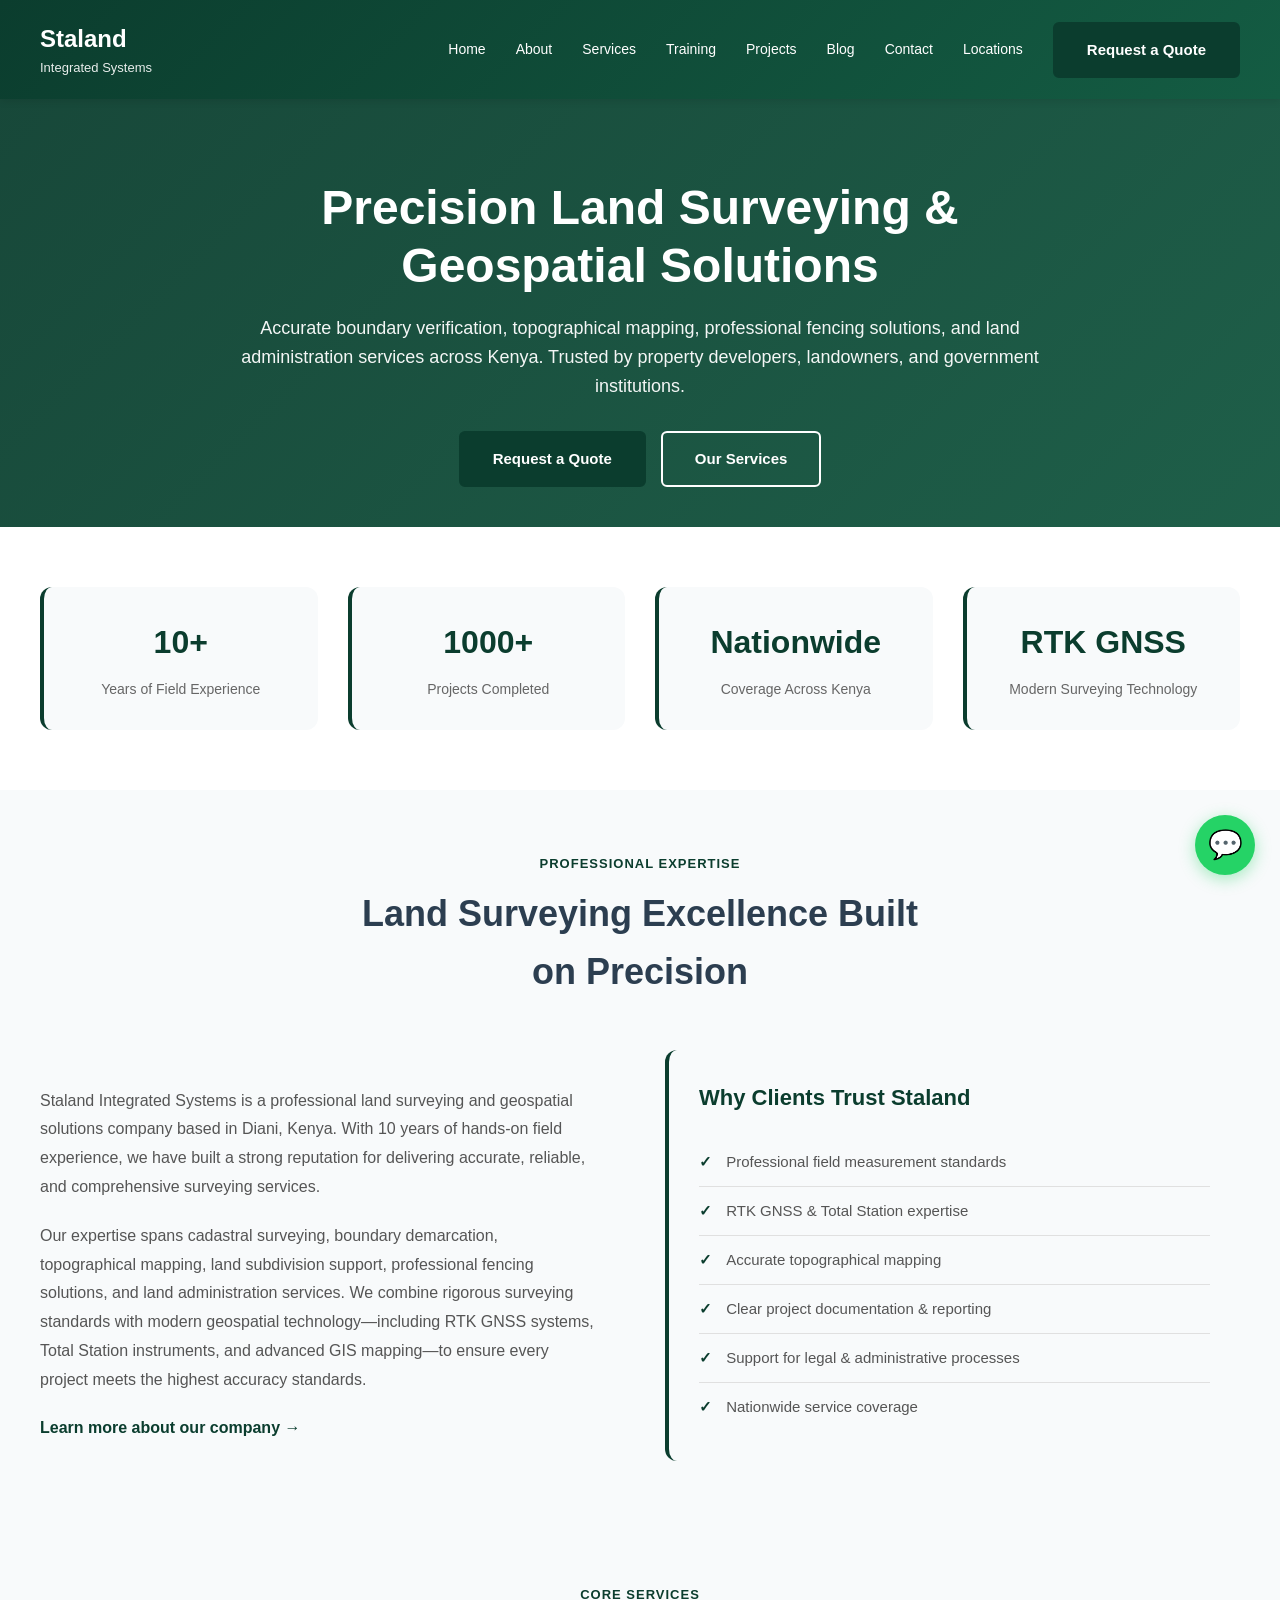
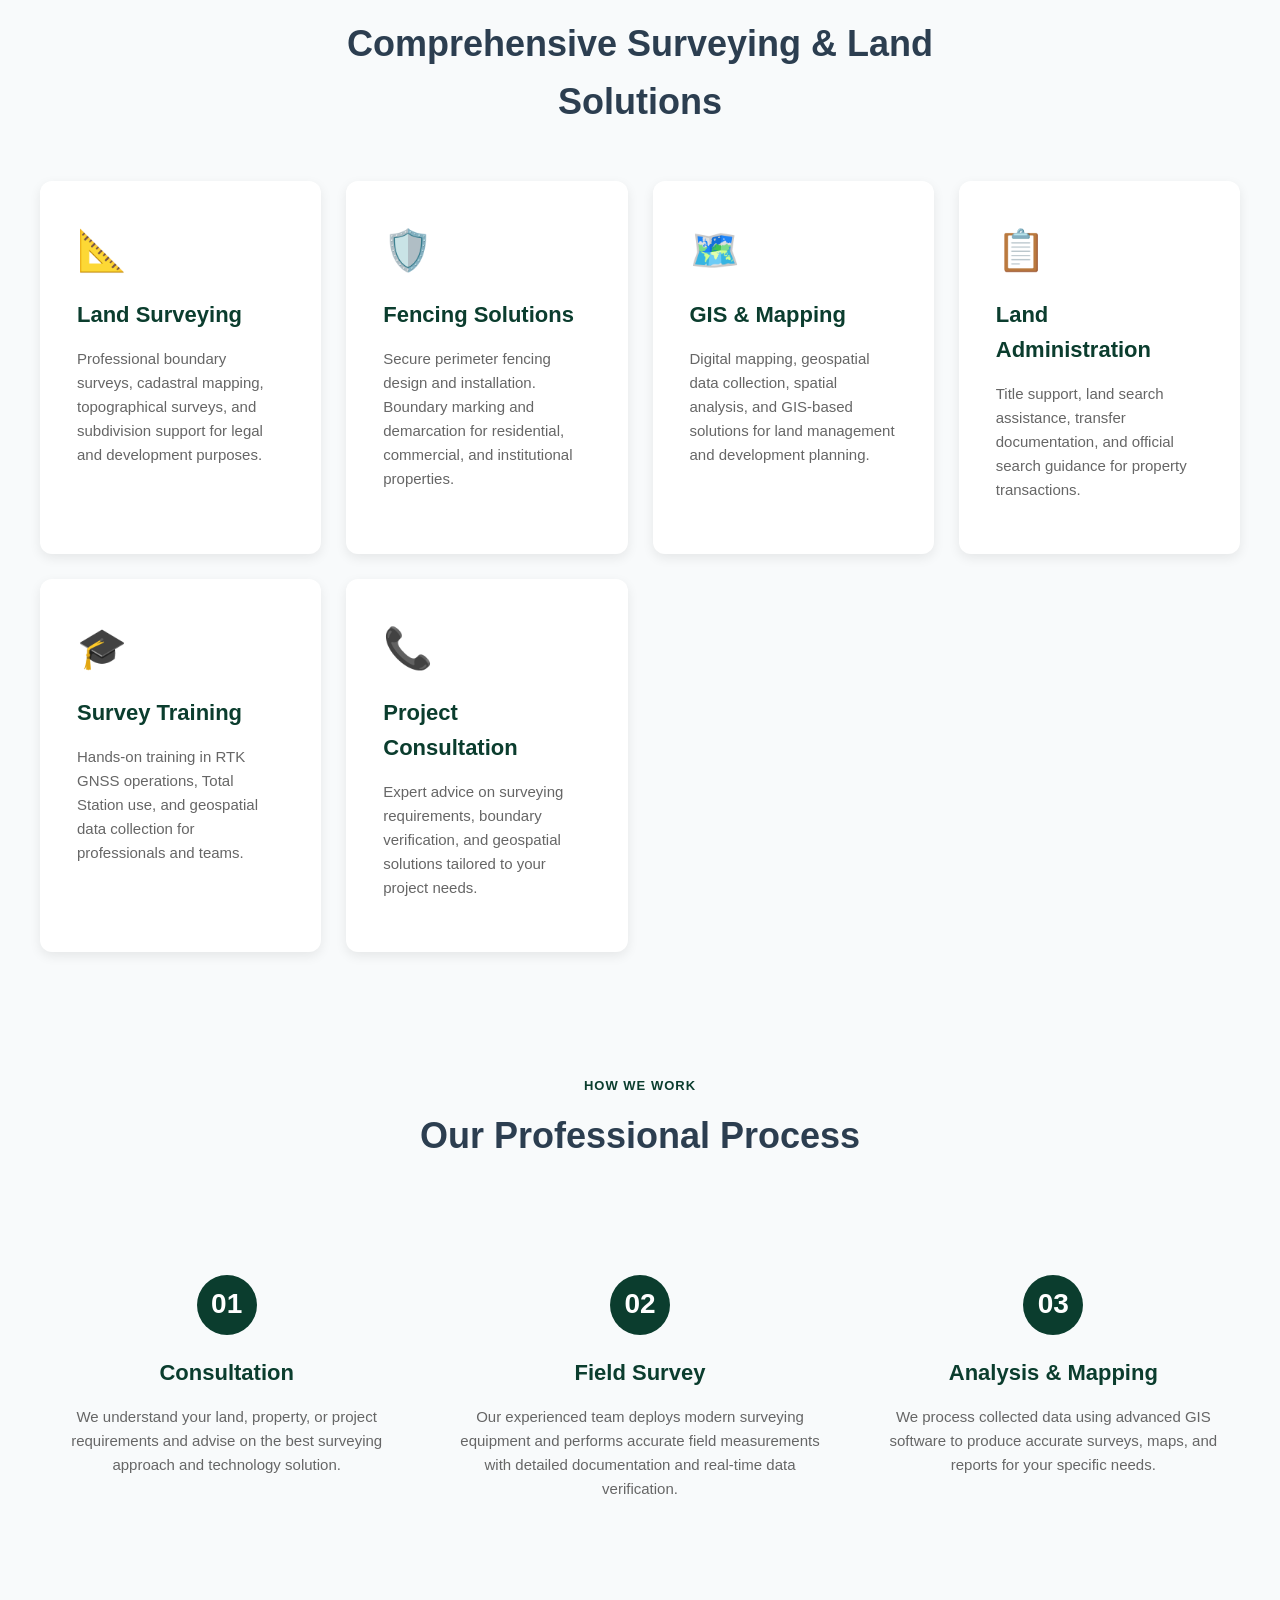
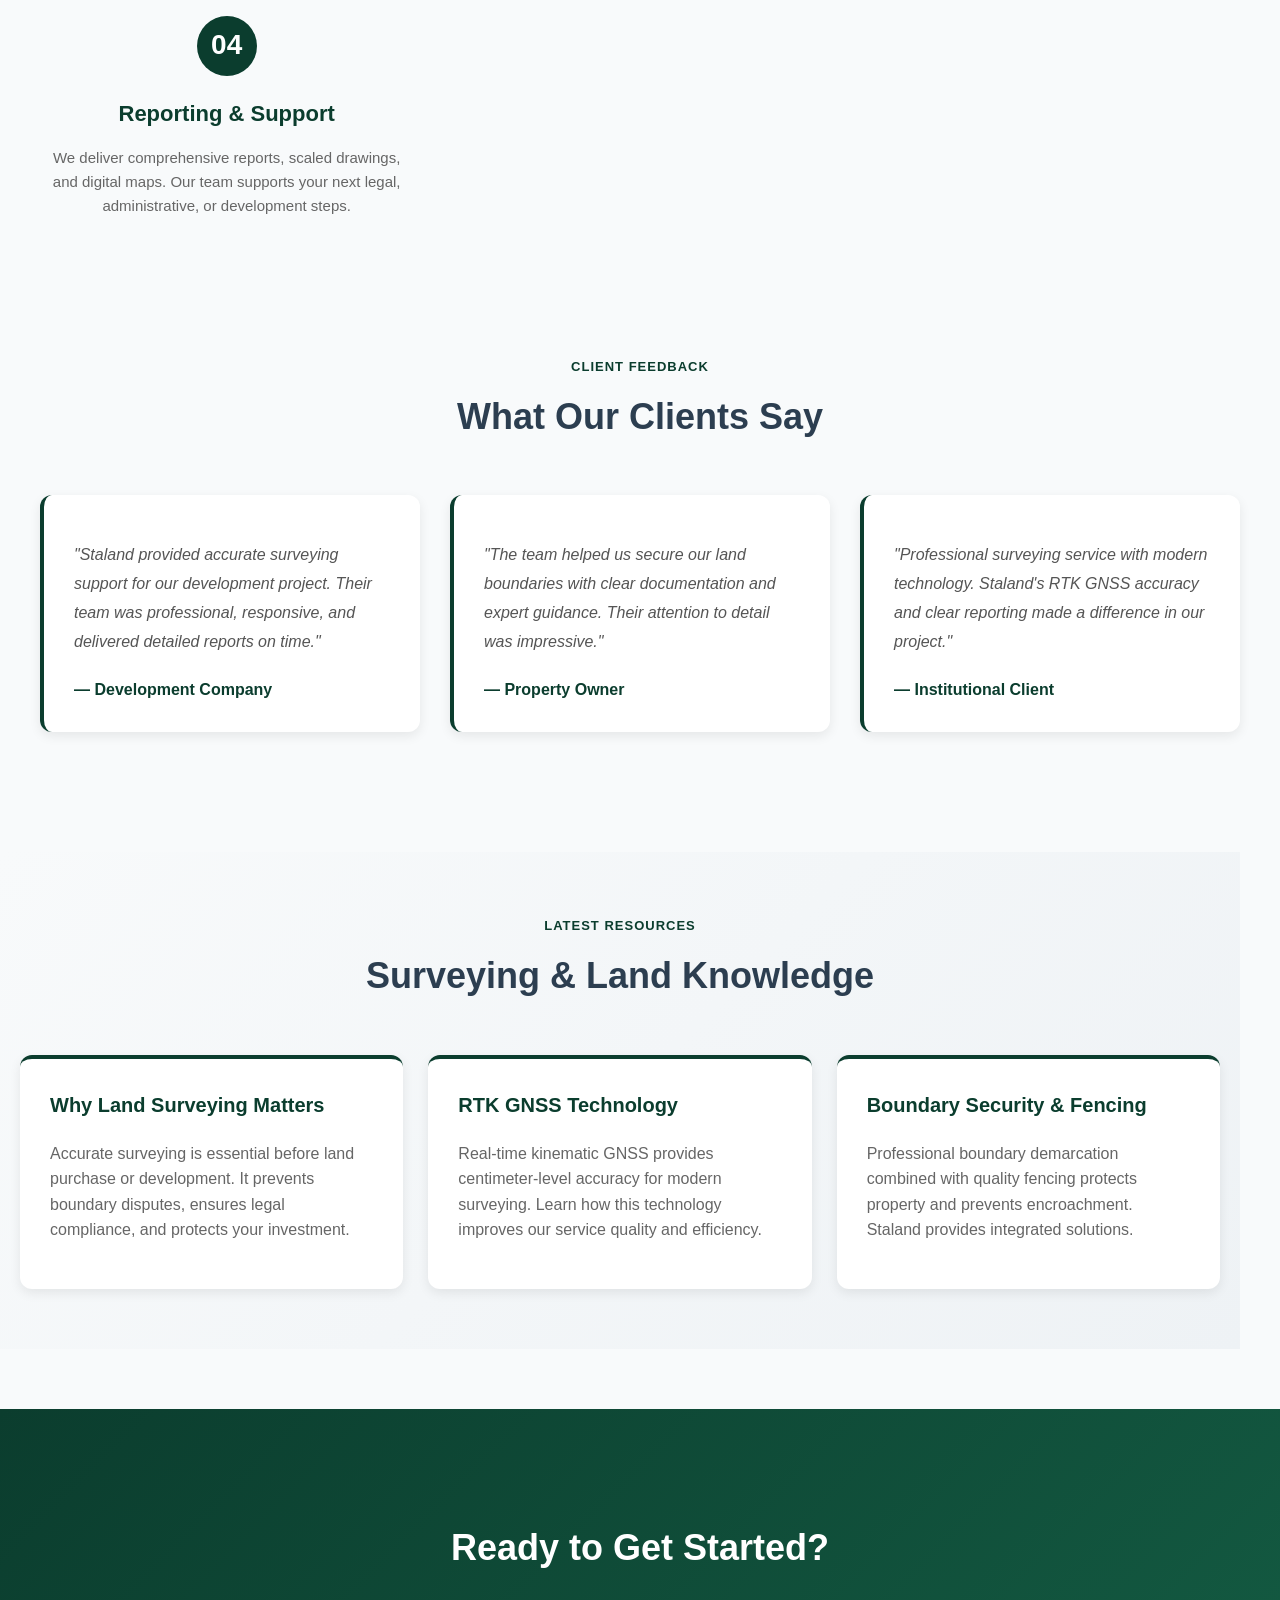
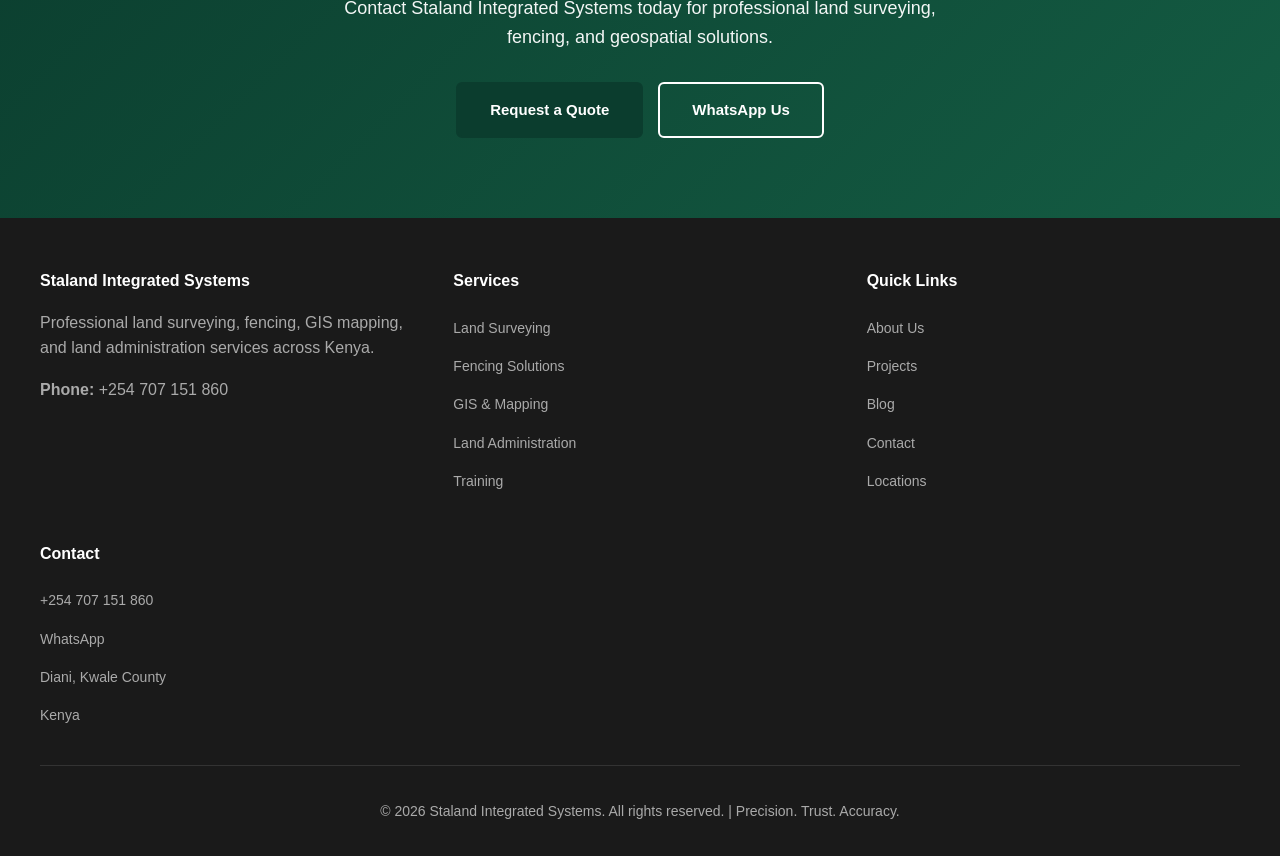
==== commit 4208d59d: "Premium redesign: clean, professional layout with focus on land surveying, fencing, and GIS—no gener" ====
--- a/index.html
+++ b/index.html
@@ -13,7 +13,7 @@
       "@context": "https://schema.org",
       "@type": "LocalBusiness",
       "name": "Staland Integrated Systems",
-      "image": "https://stlsystems.com/logo.svg",
+      "image": "https://stalandintegratedsystems.co.ke/logo.svg",
       "description": "Professional land surveying, fencing, land administration and geospatial solutions",
       "address": {
         "@type": "PostalAddress",
@@ -22,7 +22,7 @@
         "addressCountry": "KE"
       },
       "telephone": "+254707151860",
-      "url": "https://stlsystems.com",
+      "url": "https://stalandintegratedsystems.co.ke",
       "sameAs": [
         "https://wa.me/254707151860"
       ],
@@ -47,154 +47,274 @@
 <body>
 
 <header>
-    <div class="logo">
-        <h1>Staland Integrated Systems</h1>
-        <p>Precision Surveying, Fencing & Land Solutions</p>
-    </div>
-
-    <nav>
-        <a href="index.html">Home</a>
-        <a href="about.html">About</a>
-        <a href="services.html">Services</a>
-        <a href="training.html">Training</a>
-        <a href="projects.html">Projects</a>
-        <a href="blog.html">Blog</a>
-        <a href="contact.html">Contact</a>
-        <a href="locations.html">Locations</a>
-    </nav>
+    <div class="container">
+        <a href="index.html" class="logo">
+            <div>
+                <h1>Staland</h1>
+                <p>Integrated Systems</p>
+            </div>
+        </a>
+
+        <nav>
+            <a href="index.html">Home</a>
+            <a href="about.html">About</a>
+            <a href="services.html">Services</a>
+            <a href="training.html">Training</a>
+            <a href="projects.html">Projects</a>
+            <a href="blog.html">Blog</a>
+            <a href="contact.html">Contact</a>
+            <a href="locations.html">Locations</a>
+            <a href="contact.html" class="btn primary">Request a Quote</a>
+        </nav>
+    </div>
 </header>
 
-<section class="hero-premium fade-in">
-    <div class="hero-content">
-        <h2>Accurate Land Surveying & Geospatial Solutions You Can Trust</h2>
+<section class="hero-section">
+    <div class="hero-content fade-in">
+        <h1>Precision Land Surveying & Geospatial Solutions</h1>
         <p>
-            We deliver high-precision land surveying, boundary verification, topographical mapping,
-            fencing solutions, and land administration services across Kenya and internationally.
+            Accurate boundary verification, topographical mapping, professional fencing solutions, and land administration services across Kenya.
+            Trusted by property developers, landowners, and government institutions.
         </p>
         <div class="hero-buttons">
             <a href="contact.html" class="btn primary">Request a Quote</a>
-            <a href="services/surveying.html" class="service-card">
-  <h2>Land Surveying</h2>
-  <p>Professional boundary surveys, subdivision, topographical surveys and mapping.</p>
-</a>
-
-<a href="services/real-estate.html" class="service-card">
-  <h2>Real Estate</h2>
-  <p>Property consultancy, valuation support and land investment guidance.</p>
-</a>
-
-<a href="services/gis-mapping.html" class="service-card">
-  <h2>GIS Mapping</h2>
-  <p>Digital mapping, spatial analysis and geospatial data solutions.</p>
-</a>
-
-<a href="services/project-management.html" class="service-card">
-  <h2>Project Management</h2>
-  <p>Professional coordination and supervision of development projects.</p>
-</a>
-        </div>
-    </div>
-</section>
-
-<section class="stats fade-in">
+            <a href="services.html" class="btn secondary">Our Services</a>
+        </div>
+    </div>
+</section>
+
+<section class="stats-section">
+    <div class="container">
+        <div class="stats-grid">
+            <div class="stat-card">
+                <strong>10+</strong>
+                <span>Years of Field Experience</span>
+            </div>
+            <div class="stat-card">
+                <strong>1000+</strong>
+                <span>Projects Completed</span>
+            </div>
+            <div class="stat-card">
+                <strong>Nationwide</strong>
+                <span>Coverage Across Kenya</span>
+            </div>
+            <div class="stat-card">
+                <strong>RTK GNSS</strong>
+                <span>Modern Surveying Technology</span>
+            </div>
+        </div>
+    </div>
+</section>
+
+<section class="section-block fade-in">
+    <div class="section-heading">
+        <span class="eyebrow">Professional Expertise</span>
+        <h2>Land Surveying Excellence Built on Precision</h2>
+    </div>
+    <div class="about-grid">
+        <div>
+            <p>
+                Staland Integrated Systems is a professional land surveying and geospatial solutions company based in Diani, Kenya.
+                With 10 years of hands-on field experience, we have built a strong reputation for delivering accurate, reliable, and
+                comprehensive surveying services.
+            </p>
+            <p>
+                Our expertise spans cadastral surveying, boundary demarcation, topographical mapping, land subdivision support,
+                professional fencing solutions, and land administration services. We combine rigorous surveying standards with modern
+                geospatial technology—including RTK GNSS systems, Total Station instruments, and advanced GIS mapping—to ensure
+                every project meets the highest accuracy standards.
+            </p>
+            <a href="about.html" class="text-link">Learn more about our company →</a>
+        </div>
+        <div class="feature-panel">
+            <h3>Why Clients Trust Staland</h3>
+            <ul>
+                <li>Professional field measurement standards</li>
+                <li>RTK GNSS & Total Station expertise</li>
+                <li>Accurate topographical mapping</li>
+                <li>Clear project documentation & reporting</li>
+                <li>Support for legal & administrative processes</li>
+                <li>Nationwide service coverage</li>
+            </ul>
+        </div>
+    </div>
+</section>
+
+<section class="section-block fade-in">
+    <div class="section-heading">
+        <span class="eyebrow">Core Services</span>
+        <h2>Comprehensive Surveying & Land Solutions</h2>
+    </div>
+
+    <div class="card-grid">
+        <a href="services.html" class="service-card">
+            <div class="icon">📐</div>
+            <h3>Land Surveying</h3>
+            <p>Professional boundary surveys, cadastral mapping, topographical surveys, and subdivision support for legal and development purposes.</p>
+        </a>
+
+        <a href="services.html" class="service-card">
+            <div class="icon">🛡️</div>
+            <h3>Fencing Solutions</h3>
+            <p>Secure perimeter fencing design and installation. Boundary marking and demarcation for residential, commercial, and institutional properties.</p>
+        </a>
+
+        <a href="services.html" class="service-card">
+            <div class="icon">🗺️</div>
+            <h3>GIS & Mapping</h3>
+            <p>Digital mapping, geospatial data collection, spatial analysis, and GIS-based solutions for land management and development planning.</p>
+        </a>
+
+        <a href="services.html" class="service-card">
+            <div class="icon">📋</div>
+            <h3>Land Administration</h3>
+            <p>Title support, land search assistance, transfer documentation, and official search guidance for property transactions.</p>
+        </a>
+
+        <a href="training.html" class="service-card">
+            <div class="icon">🎓</div>
+            <h3>Survey Training</h3>
+            <p>Hands-on training in RTK GNSS operations, Total Station use, and geospatial data collection for professionals and teams.</p>
+        </a>
+
+        <a href="contact.html" class="service-card">
+            <div class="icon">📞</div>
+            <h3>Project Consultation</h3>
+            <p>Expert advice on surveying requirements, boundary verification, and geospatial solutions tailored to your project needs.</p>
+        </a>
+    </div>
+</section>
+
+<section class="section-block fade-in">
+    <div class="section-heading">
+        <span class="eyebrow">How We Work</span>
+        <h2>Our Professional Process</h2>
+    </div>
+
+    <div class="process-grid">
+        <div class="process-step">
+            <span>01</span>
+            <h3>Consultation</h3>
+            <p>We understand your land, property, or project requirements and advise on the best surveying approach and technology solution.</p>
+        </div>
+        <div class="process-step">
+            <span>02</span>
+            <h3>Field Survey</h3>
+            <p>Our experienced team deploys modern surveying equipment and performs accurate field measurements with detailed documentation and real-time data verification.</p>
+        </div>
+        <div class="process-step">
+            <span>03</span>
+            <h3>Analysis & Mapping</h3>
+            <p>We process collected data using advanced GIS software to produce accurate surveys, maps, and reports for your specific needs.</p>
+        </div>
+        <div class="process-step">
+            <span>04</span>
+            <h3>Reporting & Support</h3>
+            <p>We deliver comprehensive reports, scaled drawings, and digital maps. Our team supports your next legal, administrative, or development steps.</p>
+        </div>
+    </div>
+</section>
+
+<section class="section-block fade-in">
+    <div class="section-heading">
+        <span class="eyebrow">Client Feedback</span>
+        <h2>What Our Clients Say</h2>
+    </div>
+
+    <div class="testimonial-grid">
+        <div class="testimonial-card">
+            <p>"Staland provided accurate surveying support for our development project. Their team was professional, responsive, and delivered detailed reports on time."</p>
+            <strong>— Development Company</strong>
+        </div>
+        <div class="testimonial-card">
+            <p>"The team helped us secure our land boundaries with clear documentation and expert guidance. Their attention to detail was impressive."</p>
+            <strong>— Property Owner</strong>
+        </div>
+        <div class="testimonial-card">
+            <p>"Professional surveying service with modern technology. Staland's RTK GNSS accuracy and clear reporting made a difference in our project."</p>
+            <strong>— Institutional Client</strong>
+        </div>
+    </div>
+</section>
+
+<section class="section-block fade-in" style="background: linear-gradient(135deg, #f8fafb 0%, #eef2f5 100%); margin: 60px 0;">
+    <div class="section-heading">
+        <span class="eyebrow">Latest Resources</span>
+        <h2>Surveying & Land Knowledge</h2>
+    </div>
+
     <div class="card-grid">
         <div class="card">
-            <h3>10+</h3>
-            <p>Years Experience</p>
+            <h3>Why Land Surveying Matters</h3>
+            <p>Accurate surveying is essential before land purchase or development. It prevents boundary disputes, ensures legal compliance, and protects your investment.</p>
         </div>
         <div class="card">
-            <h3>Nationwide</h3>
-            <p>Coverage Across Kenya</p>
+            <h3>RTK GNSS Technology</h3>
+            <p>Real-time kinematic GNSS provides centimeter-level accuracy for modern surveying. Learn how this technology improves our service quality and efficiency.</p>
         </div>
         <div class="card">
-            <h3>High Accuracy</h3>
-            <p>Modern RTK GNSS Systems</p>
-        </div>
-        <div class="card">
-            <h3>Trusted</h3>
-            <p>By Clients & Developers</p>
-        </div>
-    </div>
-</section>
-
-<section class="fade-in">
-    <h2>About Staland Integrated Systems</h2>
-    <p>
-        Staland Integrated Systems is a professional land surveying and geospatial solutions company based in Diani, Kenya,
-        serving clients across the country and internationally. With 10 years of field experience, we have built a reputation
-        for precision, integrity, and reliable delivery of land-related services.
-    </p>
-    <p>
-        Our expertise includes cadastral surveying, boundary identification, topographical mapping, land subdivision support,
-        fencing solutions, and land administration services. We combine professional surveying standards with modern
-        geospatial technology including RTK GNSS, Total Station instruments, and advanced mapping systems.
-    </p>
-    <a href="about.html" class="btn">Learn More</a>
-</section>
-
-<section class="fade-in">
-    <h2>Our Core Services</h2>
-
-    <div class="card-grid">
-        <div class="card">
-            <h3>Land Surveying</h3>
-            <p>Accurate boundary, cadastral and topographical surveys for legal and development use.</p>
-        </div>
-
-        <div class="card">
-            <h3>Land Administration</h3>
-            <p>Title support, land transfers, documentation and official search assistance.</p>
-        </div>
-
-        <div class="card">
-            <h3>Fencing Solutions</h3>
-            <p>Secure and professional perimeter fencing for residential and commercial land.</p>
-        </div>
-
-        <div class="card">
-            <h3>Survey Training</h3>
-            <p>Hands-on training in RTK GNSS and Total Station operations.</p>
-        </div>
-    </div>
-</section>
-
-<section class="fade-in">
-    <h2>Latest Insights</h2>
-
-    <div class="card-grid">
-        <div class="card">
-            <h3>Why Land Surveying is Critical Before Buying Land</h3>
-            <p>Understand how proper surveying protects your investment and prevents disputes.</p>
-        </div>
-
-        <div class="card">
-            <h3>Modern Survey Technology in Kenya</h3>
-            <p>How RTK GNSS and drones are transforming accuracy and efficiency in surveying.</p>
-        </div>
-
-        <div class="card">
-            <h3>How to Secure Your Land Ownership</h3>
-            <p>Key steps in ensuring your title deed and land records are legally safe.</p>
-        </div>
-    </div>
-
-    <a href="blog.html" class="btn">Read More Articles</a>
-</section>
-
-<section class="cta fade-in">
-    <h2>Need Professional Surveying Services?</h2>
-    <p>Contact us today for fast, accurate and reliable land surveying solutions.</p>
-    <a href="contact.html" class="btn primary">Get Started</a>
-</section>
-
-<a href="https://wa.me/254707151860"
-   class="whatsapp-float"
-   target="_blank">
-   WhatsApp Us
-</a>
+            <h3>Boundary Security & Fencing</h3>
+            <p>Professional boundary demarcation combined with quality fencing protects property and prevents encroachment. Staland provides integrated solutions.</p>
+        </div>
+    </div>
+</section>
+
+<section style="background: linear-gradient(135deg, #0b3d2e 0%, #145c43 100%); color: white; padding: 80px 20px; text-align: center;">
+    <div class="container">
+        <h2 style="color: white; margin-bottom: 15px; font-size: 36px;">Ready to Get Started?</h2>
+        <p style="font-size: 18px; margin-bottom: 30px; opacity: 0.95; max-width: 600px; margin-left: auto; margin-right: auto;">
+            Contact Staland Integrated Systems today for professional land surveying, fencing, and geospatial solutions.
+        </p>
+        <div style="display: flex; gap: 15px; justify-content: center; flex-wrap: wrap;">
+            <a href="contact.html" class="btn primary">Request a Quote</a>
+            <a href="https://wa.me/254707151860" class="btn secondary" target="_blank">WhatsApp Us</a>
+        </div>
+    </div>
+</section>
+
+<a href="https://wa.me/254707151860" class="whatsapp-float" target="_blank" title="Chat on WhatsApp">💬</a>
 
 <footer>
-    <p>&copy; 2026 Staland Integrated Systems. All rights reserved.</p>
+    <div class="footer-grid">
+        <div>
+            <h4>Staland Integrated Systems</h4>
+            <p>Professional land surveying, fencing, GIS mapping, and land administration services across Kenya.</p>
+            <p><strong>Phone:</strong> <a href="tel:+254707151860">+254 707 151 860</a></p>
+        </div>
+        <div>
+            <h4>Services</h4>
+            <ul>
+                <li><a href="services.html">Land Surveying</a></li>
+                <li><a href="services.html">Fencing Solutions</a></li>
+                <li><a href="services.html">GIS & Mapping</a></li>
+                <li><a href="services.html">Land Administration</a></li>
+                <li><a href="training.html">Training</a></li>
+            </ul>
+        </div>
+        <div>
+            <h4>Quick Links</h4>
+            <ul>
+                <li><a href="about.html">About Us</a></li>
+                <li><a href="projects.html">Projects</a></li>
+                <li><a href="blog.html">Blog</a></li>
+                <li><a href="contact.html">Contact</a></li>
+                <li><a href="locations.html">Locations</a></li>
+            </ul>
+        </div>
+        <div>
+            <h4>Contact</h4>
+            <ul>
+                <li><a href="tel:+254707151860">+254 707 151 860</a></li>
+                <li><a href="https://wa.me/254707151860" target="_blank">WhatsApp</a></li>
+                <li>Diani, Kwale County</li>
+                <li>Kenya</li>
+            </ul>
+        </div>
+    </div>
+
+    <div class="footer-bottom">
+        <p>&copy; 2026 Staland Integrated Systems. All rights reserved. | Precision. Trust. Accuracy.</p>
+    </div>
 </footer>
 
 <script src="script.js"></script>
--- a/style.css
+++ b/style.css
@@ -1,117 +1,526 @@
 body {
-  font-family: Arial, sans-serif;
+  font-family: 'Segoe UI', Tahoma, Geneva, Verdana, sans-serif;
   margin: 0;
   padding: 0;
-  color: #222;
-  background: #f8f9fa;
-}
-
-/* HEADER */
+  color: #2c3e50;
+  background: #f8fafb;
+  line-height: 1.6;
+}
+
+/* HEADER & NAVIGATION */
 header {
-  background: linear-gradient(135deg, #0b3d2e, #145c43);
-  color: white;
-  padding: 25px;
+  background: linear-gradient(135deg, #0b3d2e 0%, #145c43 100%);
+  color: white;
+  padding: 20px 0;
+  position: sticky;
+  top: 0;
+  z-index: 1000;
+  box-shadow: 0 2px 8px rgba(0,0,0,0.1);
+}
+
+header .container {
+  max-width: 1200px;
+  margin: 0 auto;
+  padding: 0 20px;
+  display: flex;
+  justify-content: space-between;
+  align-items: center;
+}
+
+.logo {
+  display: flex;
+  align-items: center;
+  gap: 10px;
+  text-decoration: none;
+  color: white;
+}
+
+.logo h1 {
+  margin: 0;
+  font-size: 24px;
+  font-weight: 700;
+}
+
+.logo p {
+  margin: 0;
+  font-size: 13px;
+  opacity: 0.9;
+}
+
+nav {
+  display: flex;
+  gap: 30px;
+  align-items: center;
+}
+
+nav a {
+  color: white;
+  text-decoration: none;
+  font-weight: 500;
+  font-size: 14px;
+  transition: opacity 0.3s;
+}
+
+nav a:hover {
+  opacity: 0.8;
+}
+
+/* CONTAINER */
+.container {
+  max-width: 1200px;
+  margin: 0 auto;
+  padding: 0 20px;
+}
+
+/* HERO SECTION */
+.hero-section {
+  background: linear-gradient(135deg, rgba(11, 61, 46, 0.95) 0%, rgba(20, 92, 67, 0.95) 100%),
+              url('data:image/svg+xml,<svg xmlns="http://www.w3.org/2000/svg" viewBox="0 0 1200 600"><defs><pattern id="grid" width="40" height="40" patternUnits="userSpaceOnUse"><path d="M 40 0 L 0 0 0 40" fill="none" stroke="rgba(255,255,255,0.05)" stroke-width="1"/></pattern></defs><rect width="1200" height="600" fill="url(%23grid)"/></svg>');
+  background-attachment: fixed;
+  color: white;
+  padding: 80px 20px;
   text-align: center;
 }
 
-nav {
-  margin-top: 10px;
-}
-
-nav a {
-  color: white;
-  margin: 0 12px;
-  text-decoration: none;
+.hero-content {
+  max-width: 800px;
+  margin: 0 auto;
+}
+
+.hero-content h1 {
+  font-size: 48px;
+  margin: 0 0 20px 0;
+  font-weight: 700;
+  line-height: 1.2;
+}
+
+.hero-content p {
+  font-size: 18px;
+  margin-bottom: 30px;
+  opacity: 0.95;
+  line-height: 1.6;
+}
+
+.hero-buttons {
+  display: flex;
+  gap: 15px;
+  justify-content: center;
+  flex-wrap: wrap;
+  margin-top: 30px;
+}
+
+/* BUTTONS */
+.btn {
+  display: inline-block;
+  padding: 14px 32px;
+  background: #0b3d2e;
+  color: white;
+  text-decoration: none;
+  border-radius: 6px;
+  font-weight: 600;
+  transition: all 0.3s;
+  border: 2px solid #0b3d2e;
+  cursor: pointer;
+  font-size: 15px;
+}
+
+.btn:hover {
+  background: #145c43;
+  border-color: #145c43;
+  transform: translateY(-2px);
+  box-shadow: 0 8px 20px rgba(11, 61, 46, 0.3);
+}
+
+.btn.primary {
+  background: #0b3d2e;
+  color: white;
+}
+
+.btn.secondary {
+  background: transparent;
+  color: white;
+  border-color: white;
+}
+
+.btn.secondary:hover {
+  background: rgba(255, 255, 255, 0.1);
+}
+
+/* STATS SECTION */
+.stats-section {
+  background: white;
+  padding: 60px 20px;
+  margin-top: -40px;
+  position: relative;
+  z-index: 10;
+}
+
+.stats-grid {
+  display: grid;
+  grid-template-columns: repeat(auto-fit, minmax(250px, 1fr));
+  gap: 30px;
+  text-align: center;
+}
+
+.stat-card {
+  padding: 30px;
+  background: #f8fafb;
+  border-radius: 12px;
+  border-left: 4px solid #0b3d2e;
+}
+
+.stat-card strong {
+  display: block;
+  font-size: 32px;
+  color: #0b3d2e;
+  margin-bottom: 10px;
+}
+
+.stat-card span {
+  display: block;
+  font-size: 14px;
+  color: #666;
   font-weight: 500;
-}
-
-nav a:hover {
-  text-decoration: underline;
 }
 
 /* SECTIONS */
 section {
   padding: 60px 20px;
-  max-width: 1100px;
-  margin: auto;
-}
-
-/* HERO */
-.hero {
+}
+
+section h2 {
+  font-size: 36px;
+  color: #2c3e50;
+  margin-bottom: 15px;
+  font-weight: 700;
+}
+
+.section-block {
+  max-width: 1200px;
+  margin: 0 auto;
+}
+
+.section-heading {
   text-align: center;
-  background: white;
-  padding: 80px 20px;
-  border-radius: 12px;
-  margin-top: 20px;
-  box-shadow: 0 5px 20px rgba(0,0,0,0.08);
-}
-
-.hero h2 {
-  font-size: 32px;
-}
-
-/* BUTTON */
-.btn {
+  margin-bottom: 50px;
+}
+
+.section-heading .eyebrow {
   display: inline-block;
-  padding: 12px 22px;
-  background: #0b3d2e;
-  color: white;
-  text-decoration: none;
-  border-radius: 8px;
-  margin-top: 15px;
+  font-size: 13px;
+  font-weight: 600;
+  color: #0b3d2e;
+  text-transform: uppercase;
+  letter-spacing: 1px;
+  margin-bottom: 10px;
+}
+
+.section-heading h2 {
+  max-width: 600px;
+  margin: 0 auto 20px;
+  font-size: 36px;
 }
 
 /* CARDS */
 .card-grid {
   display: grid;
-  grid-template-columns: repeat(auto-fit, minmax(250px, 1fr));
-  gap: 20px;
+  grid-template-columns: repeat(auto-fit, minmax(280px, 1fr));
+  gap: 25px;
 }
 
 .card {
   background: white;
-  padding: 20px;
+  padding: 30px;
   border-radius: 12px;
-  box-shadow: 0 3px 10px rgba(0,0,0,0.08);
-}
-
-/* FORM */
-input, textarea, select {
-  width: 100%;
-  padding: 12px;
-  margin-top: 10px;
-  border: 1px solid #ddd;
-  border-radius: 8px;
-}
-
-button {
+  box-shadow: 0 4px 12px rgba(0,0,0,0.08);
+  transition: all 0.3s;
+  border-top: 4px solid #0b3d2e;
+}
+
+.card:hover {
+  transform: translateY(-8px);
+  box-shadow: 0 12px 24px rgba(0,0,0,0.12);
+}
+
+.card h3 {
+  color: #0b3d2e;
+  margin-top: 0;
+  font-size: 20px;
+}
+
+.card p {
+  color: #666;
+  line-height: 1.6;
+}
+
+/* SERVICE CARDS */
+.service-card {
+  display: block;
+  background: white;
+  padding: 35px;
+  border-radius: 12px;
+  box-shadow: 0 4px 12px rgba(0,0,0,0.08);
+  text-decoration: none;
+  color: #2c3e50;
+  transition: all 0.3s;
+  border: 2px solid transparent;
+}
+
+.service-card:hover {
+  transform: translateY(-10px);
+  box-shadow: 0 15px 35px rgba(0,0,0,0.15);
+  border-color: #0b3d2e;
+}
+
+.service-card .icon {
+  font-size: 40px;
+  margin-bottom: 15px;
+  display: block;
+}
+
+.service-card h3 {
+  color: #0b3d2e;
+  margin: 15px 0 10px 0;
+  font-size: 22px;
+}
+
+.service-card p {
+  color: #666;
+  font-size: 15px;
+  line-height: 1.6;
+}
+
+/* ABOUT SECTION */
+.about-grid {
+  display: grid;
+  grid-template-columns: 1fr 1fr;
+  gap: 50px;
+  align-items: center;
+}
+
+.about-grid > div:first-child {
+  padding-right: 20px;
+}
+
+.about-grid p {
+  color: #555;
+  line-height: 1.8;
+  margin-bottom: 20px;
+  font-size: 16px;
+}
+
+.feature-panel {
+  background: #f8fafb;
+  padding: 30px;
+  border-radius: 12px;
+  border-left: 4px solid #0b3d2e;
+}
+
+.feature-panel h3 {
+  color: #0b3d2e;
+  margin-top: 0;
+  font-size: 22px;
+}
+
+.feature-panel ul {
+  list-style: none;
+  padding: 0;
+  margin: 0;
+}
+
+.feature-panel li {
+  padding: 12px 0;
+  color: #555;
+  border-bottom: 1px solid #e0e0e0;
+  font-size: 15px;
+}
+
+.feature-panel li:last-child {
+  border-bottom: none;
+}
+
+.feature-panel li:before {
+  content: "✓ ";
+  color: #0b3d2e;
+  font-weight: 700;
+  margin-right: 10px;
+}
+
+/* TEXT LINK */
+.text-link {
+  color: #0b3d2e;
+  text-decoration: none;
+  font-weight: 600;
+  transition: opacity 0.3s;
+}
+
+.text-link:hover {
+  opacity: 0.8;
+  text-decoration: underline;
+}
+
+/* PROCESS SECTION */
+.process-section {
+  background: linear-gradient(135deg, #f8fafb 0%, #eef2f5 100%);
+}
+
+.process-grid {
+  display: grid;
+  grid-template-columns: repeat(auto-fit, minmax(300px, 1fr));
+  gap: 40px;
+}
+
+.process-step {
+  text-align: center;
+  position: relative;
+  padding-top: 60px;
+}
+
+.process-step > span {
+  display: flex;
+  align-items: center;
+  justify-content: center;
+  width: 60px;
+  height: 60px;
   background: #0b3d2e;
   color: white;
-  padding: 12px;
-  border: none;
-  border-radius: 8px;
-  cursor: pointer;
+  border-radius: 50%;
+  font-size: 28px;
+  font-weight: 700;
+  margin: 0 auto 20px;
+}
+
+.process-step h3 {
+  color: #0b3d2e;
+  font-size: 22px;
+  margin: 15px 0;
+}
+
+.process-step p {
+  color: #666;
+  line-height: 1.6;
+  font-size: 15px;
+}
+
+/* TESTIMONIALS */
+.testimonial-grid {
+  display: grid;
+  grid-template-columns: repeat(auto-fit, minmax(300px, 1fr));
+  gap: 30px;
+}
+
+.testimonial-card {
+  background: white;
+  padding: 30px;
+  border-radius: 12px;
+  box-shadow: 0 4px 12px rgba(0,0,0,0.08);
+  border-left: 4px solid #0b3d2e;
+}
+
+.testimonial-card p {
+  color: #555;
+  font-size: 16px;
+  line-height: 1.8;
+  margin-bottom: 20px;
+  font-style: italic;
+}
+
+.testimonial-card strong {
+  color: #0b3d2e;
+  font-weight: 600;
+  display: block;
+  font-style: normal;
+}
+
+/* FOOTER */
+footer {
+  background: #1a1a1a;
+  color: #aaa;
+  padding: 50px 20px 20px;
+}
+
+.footer-grid {
+  display: grid;
+  grid-template-columns: repeat(auto-fit, minmax(280px, 1fr));
+  gap: 40px;
+  max-width: 1200px;
+  margin: 0 auto 30px;
+}
+
+footer a {
+  color: #aaa;
+  text-decoration: none;
+  transition: color 0.3s;
+}
+
+footer a:hover {
+  color: white;
+}
+
+footer h4 {
+  color: white;
+  margin: 0 0 15px 0;
+  font-size: 16px;
+}
+
+footer ul {
+  list-style: none;
+  padding: 0;
+  margin: 0;
+}
+
+footer li {
+  padding: 8px 0;
+  font-size: 14px;
+}
+
+.footer-bottom {
+  text-align: center;
+  padding-top: 20px;
+  border-top: 1px solid #333;
+  max-width: 1200px;
+  margin: 0 auto;
+  font-size: 14px;
 }
 
 /* WHATSAPP FLOAT */
 .whatsapp-float {
   position: fixed;
-  bottom: 20px;
-  right: 20px;
+  bottom: 25px;
+  right: 25px;
   background: #25D366;
   color: white;
-  padding: 14px 18px;
-  border-radius: 50px;
-  text-decoration: none;
-  font-weight: bold;
-  box-shadow: 0 4px 10px rgba(0,0,0,0.3);
-}
-
-/* ANIMATION */
+  width: 60px;
+  height: 60px;
+  border-radius: 50%;
+  display: flex;
+  align-items: center;
+  justify-content: center;
+  text-decoration: none;
+  font-weight: 700;
+  box-shadow: 0 4px 16px rgba(37, 211, 102, 0.4);
+  transition: all 0.3s;
+  z-index: 999;
+  font-size: 28px;
+}
+
+.whatsapp-float:hover {
+  transform: scale(1.1);
+  box-shadow: 0 6px 24px rgba(37, 211, 102, 0.6);
+}
+
+/* ANIMATIONS */
 .fade-in {
   opacity: 0;
-  transform: translateY(20px);
-  transition: 0.8s ease;
+  transform: translateY(30px);
+  animation: fadeInUp 0.8s ease forwards;
+}
+
+@keyframes fadeInUp {
+  to {
+    opacity: 1;
+    transform: translateY(0);
+  }
 }
 
 .fade-in.show {
@@ -119,85 +528,59 @@
   transform: translateY(0);
 }
 
+/* RESPONSIVE */
 @media (max-width: 768px) {
-
-    nav a {
-        display: block;
-        margin: 10px 0;
-    }
-
-    .hero h2 {
-        font-size: 24px;
-    }
-
-    section {
-        padding: 40px 15px;
-    }
-
-}
-  overflow: hidden;
-  box-shadow: 0 3px 10px rgba(0,0,0,0.1);
-}
-
-.gallery-item img {
-  width: 100%;
-  height: 250px;
-  object-fit: cover;
-}
-
-.gallery-item h3 {
-  padding: 15px;
-}
-.locations {
-    display: grid;
-    grid-template-columns: repeat(auto-fit, minmax(250px, 1fr));
-    gap: 20px;
-    padding: 40px;
-}
-
-.location-card {
-    background: white;
-    padding: 25px;
-    border-radius: 12px;
-    box-shadow: 0 4px 15px rgba(0,0,0,0.1);
-    transition: 0.3s;
-}
-
-.location-card:hover {
-    transform: translateY(-5px);
-}
-.services {
-    display: grid;
-    grid-template-columns: repeat(auto-fit, minmax(250px, 1fr));
+  header .container {
+    flex-direction: column;
+    gap: 15px;
+  }
+
+  nav {
+    flex-wrap: wrap;
+    justify-content: center;
+    gap: 15px;
+  }
+
+  .hero-content h1 {
+    font-size: 32px;
+  }
+
+  .hero-content p {
+    font-size: 16px;
+  }
+
+  .hero-buttons {
+    flex-direction: column;
+    align-items: center;
+  }
+
+  .btn {
+    width: 100%;
+    max-width: 300px;
+  }
+
+  section h2 {
+    font-size: 28px;
+  }
+
+  .about-grid {
+    grid-template-columns: 1fr;
+    gap: 30px;
+  }
+
+  .about-grid > div:first-child {
+    padding-right: 0;
+  }
+
+  .stats-grid,
+  .card-grid,
+  .process-grid,
+  .testimonial-grid {
+    grid-template-columns: 1fr;
+  }
+
+  .footer-grid {
+    grid-template-columns: 1fr;
     gap: 25px;
-    padding: 50px;
-}
-
-.service-card {
-    display: block;
-    text-decoration: none;
-    color: #222 !important;
-    background: #ffffff;
-    padding: 30px;
-    border-radius: 15px;
-    box-shadow: 0 5px 18px rgba(0,0,0,0.1);
-    transition: 0.3s ease;
-}
-
-.service-card:hover {
-    transform: translateY(-8px);
-}
-
-.service-details {
-    padding: 60px;
-    max-width: 900px;
-    margin: auto;
-}
-
-.service-details ul {
-    line-height: 2;
-}body {
-    background: #f5f7fa;
-    color: #222;
-}
-
+  }
+}
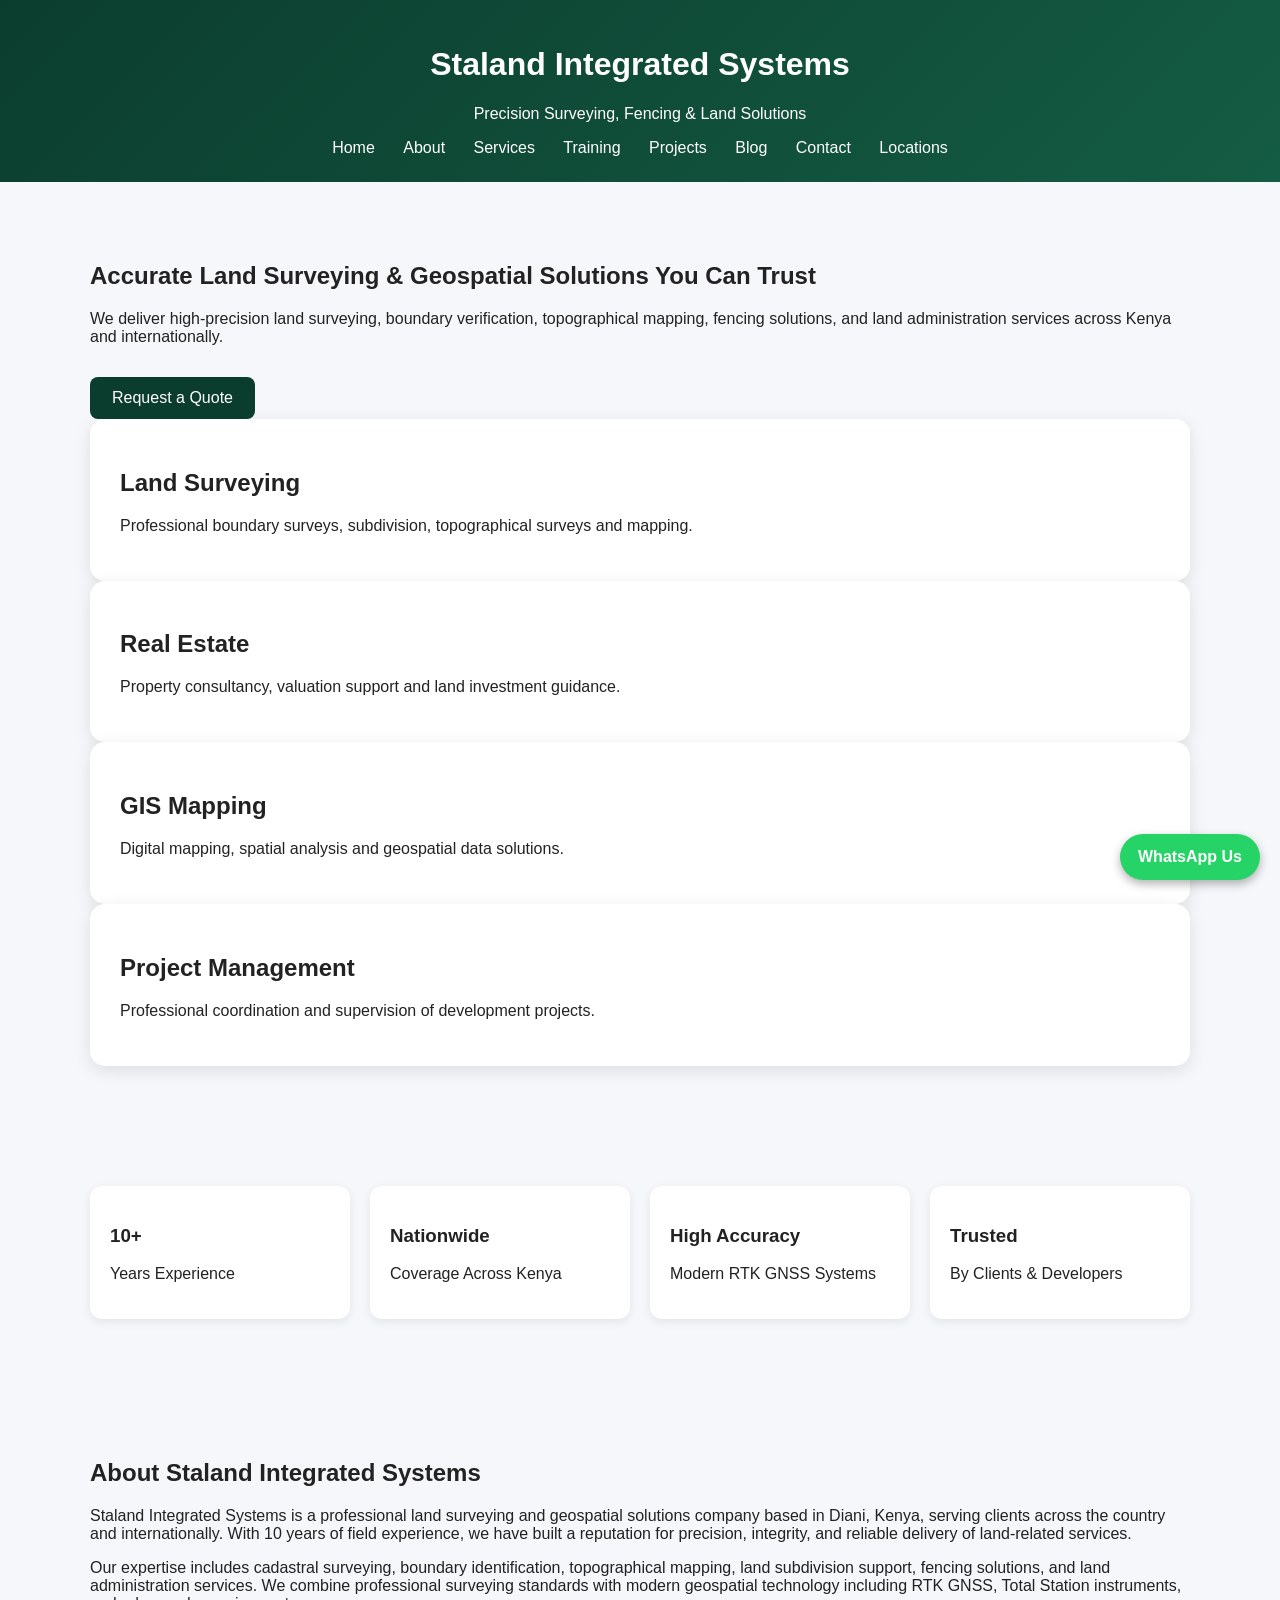
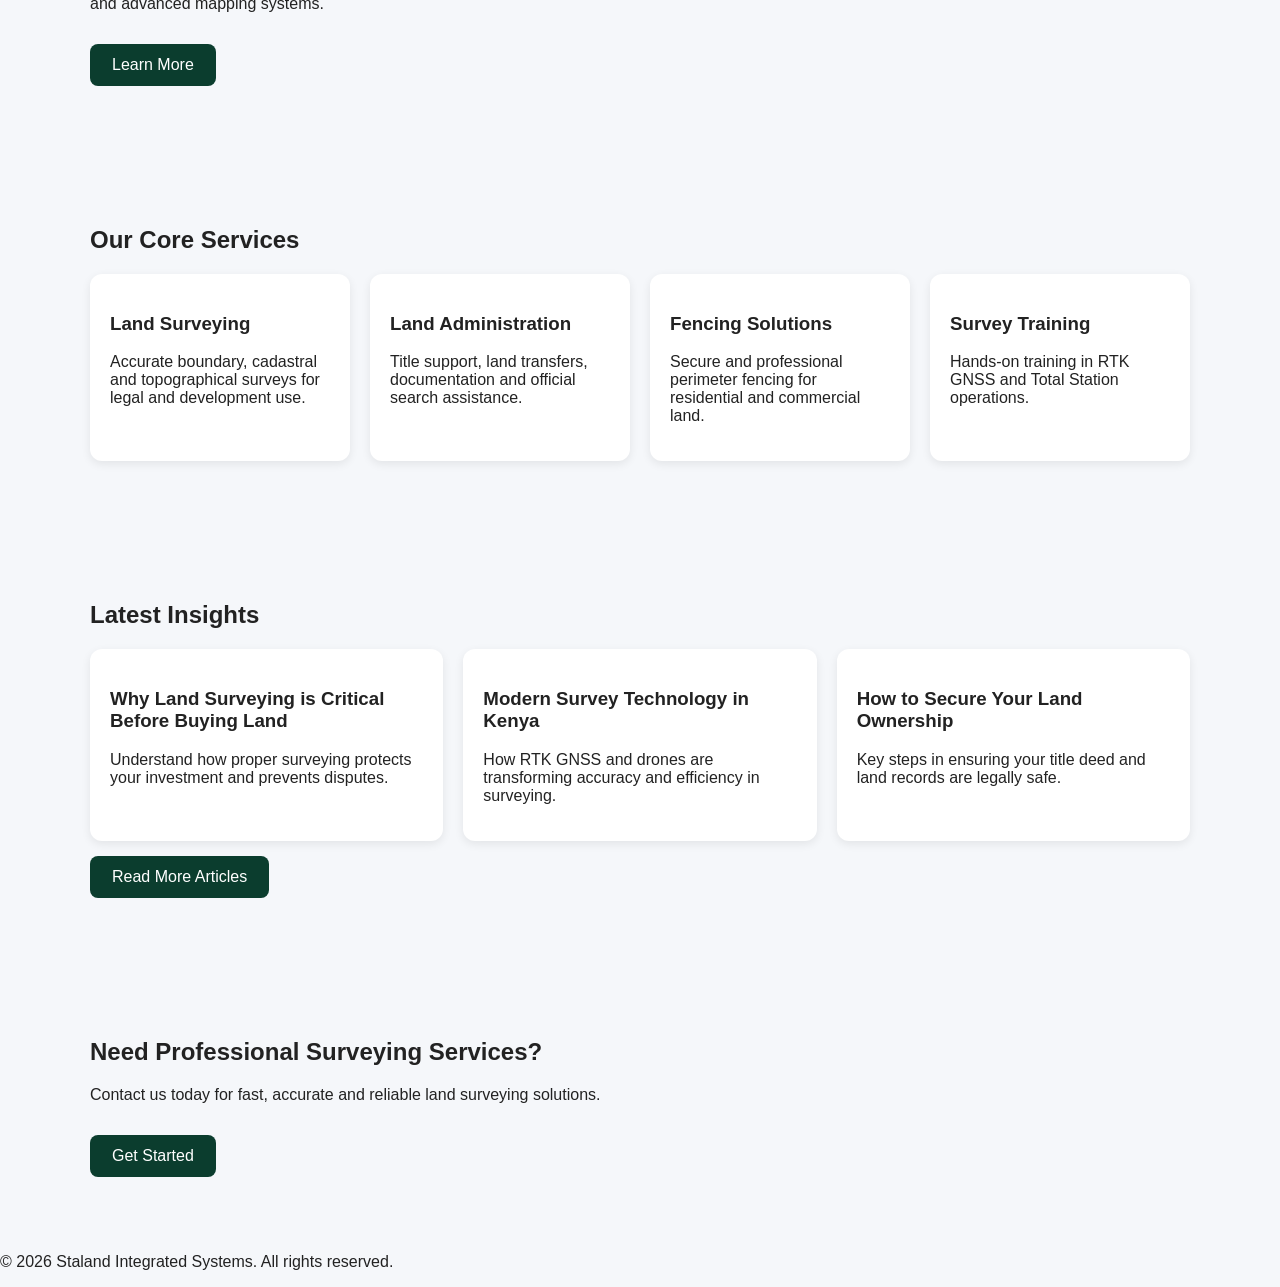
==== commit 305b5220: "Revert to original version - heading and layout displaying correctly" ====
--- a/index.html
+++ b/index.html
@@ -13,7 +13,7 @@
       "@context": "https://schema.org",
       "@type": "LocalBusiness",
       "name": "Staland Integrated Systems",
-      "image": "https://stalandintegratedsystems.co.ke/logo.svg",
+      "image": "https://stlsystems.com/logo.svg",
       "description": "Professional land surveying, fencing, land administration and geospatial solutions",
       "address": {
         "@type": "PostalAddress",
@@ -22,7 +22,7 @@
         "addressCountry": "KE"
       },
       "telephone": "+254707151860",
-      "url": "https://stalandintegratedsystems.co.ke",
+      "url": "https://stlsystems.com",
       "sameAs": [
         "https://wa.me/254707151860"
       ],
@@ -47,274 +47,154 @@
 <body>
 
 <header>
-    <div class="container">
-        <a href="index.html" class="logo">
-            <div>
-                <h1>Staland</h1>
-                <p>Integrated Systems</p>
-            </div>
-        </a>
-
-        <nav>
-            <a href="index.html">Home</a>
-            <a href="about.html">About</a>
-            <a href="services.html">Services</a>
-            <a href="training.html">Training</a>
-            <a href="projects.html">Projects</a>
-            <a href="blog.html">Blog</a>
-            <a href="contact.html">Contact</a>
-            <a href="locations.html">Locations</a>
-            <a href="contact.html" class="btn primary">Request a Quote</a>
-        </nav>
-    </div>
+    <div class="logo">
+        <h1>Staland Integrated Systems</h1>
+        <p>Precision Surveying, Fencing & Land Solutions</p>
+    </div>
+
+    <nav>
+        <a href="index.html">Home</a>
+        <a href="about.html">About</a>
+        <a href="services.html">Services</a>
+        <a href="training.html">Training</a>
+        <a href="projects.html">Projects</a>
+        <a href="blog.html">Blog</a>
+        <a href="contact.html">Contact</a>
+        <a href="locations.html">Locations</a>
+    </nav>
 </header>
 
-<section class="hero-section">
-    <div class="hero-content fade-in">
-        <h1>Precision Land Surveying & Geospatial Solutions</h1>
+<section class="hero-premium fade-in">
+    <div class="hero-content">
+        <h2>Accurate Land Surveying & Geospatial Solutions You Can Trust</h2>
         <p>
-            Accurate boundary verification, topographical mapping, professional fencing solutions, and land administration services across Kenya.
-            Trusted by property developers, landowners, and government institutions.
+            We deliver high-precision land surveying, boundary verification, topographical mapping,
+            fencing solutions, and land administration services across Kenya and internationally.
         </p>
         <div class="hero-buttons">
             <a href="contact.html" class="btn primary">Request a Quote</a>
-            <a href="services.html" class="btn secondary">Our Services</a>
-        </div>
-    </div>
-</section>
-
-<section class="stats-section">
-    <div class="container">
-        <div class="stats-grid">
-            <div class="stat-card">
-                <strong>10+</strong>
-                <span>Years of Field Experience</span>
-            </div>
-            <div class="stat-card">
-                <strong>1000+</strong>
-                <span>Projects Completed</span>
-            </div>
-            <div class="stat-card">
-                <strong>Nationwide</strong>
-                <span>Coverage Across Kenya</span>
-            </div>
-            <div class="stat-card">
-                <strong>RTK GNSS</strong>
-                <span>Modern Surveying Technology</span>
-            </div>
-        </div>
-    </div>
-</section>
-
-<section class="section-block fade-in">
-    <div class="section-heading">
-        <span class="eyebrow">Professional Expertise</span>
-        <h2>Land Surveying Excellence Built on Precision</h2>
-    </div>
-    <div class="about-grid">
-        <div>
-            <p>
-                Staland Integrated Systems is a professional land surveying and geospatial solutions company based in Diani, Kenya.
-                With 10 years of hands-on field experience, we have built a strong reputation for delivering accurate, reliable, and
-                comprehensive surveying services.
-            </p>
-            <p>
-                Our expertise spans cadastral surveying, boundary demarcation, topographical mapping, land subdivision support,
-                professional fencing solutions, and land administration services. We combine rigorous surveying standards with modern
-                geospatial technology—including RTK GNSS systems, Total Station instruments, and advanced GIS mapping—to ensure
-                every project meets the highest accuracy standards.
-            </p>
-            <a href="about.html" class="text-link">Learn more about our company →</a>
-        </div>
-        <div class="feature-panel">
-            <h3>Why Clients Trust Staland</h3>
-            <ul>
-                <li>Professional field measurement standards</li>
-                <li>RTK GNSS & Total Station expertise</li>
-                <li>Accurate topographical mapping</li>
-                <li>Clear project documentation & reporting</li>
-                <li>Support for legal & administrative processes</li>
-                <li>Nationwide service coverage</li>
-            </ul>
-        </div>
-    </div>
-</section>
-
-<section class="section-block fade-in">
-    <div class="section-heading">
-        <span class="eyebrow">Core Services</span>
-        <h2>Comprehensive Surveying & Land Solutions</h2>
-    </div>
-
+            <a href="services/surveying.html" class="service-card">
+  <h2>Land Surveying</h2>
+  <p>Professional boundary surveys, subdivision, topographical surveys and mapping.</p>
+</a>
+
+<a href="services/real-estate.html" class="service-card">
+  <h2>Real Estate</h2>
+  <p>Property consultancy, valuation support and land investment guidance.</p>
+</a>
+
+<a href="services/gis-mapping.html" class="service-card">
+  <h2>GIS Mapping</h2>
+  <p>Digital mapping, spatial analysis and geospatial data solutions.</p>
+</a>
+
+<a href="services/project-management.html" class="service-card">
+  <h2>Project Management</h2>
+  <p>Professional coordination and supervision of development projects.</p>
+</a>
+        </div>
+    </div>
+</section>
+
+<section class="stats fade-in">
     <div class="card-grid">
-        <a href="services.html" class="service-card">
-            <div class="icon">📐</div>
+        <div class="card">
+            <h3>10+</h3>
+            <p>Years Experience</p>
+        </div>
+        <div class="card">
+            <h3>Nationwide</h3>
+            <p>Coverage Across Kenya</p>
+        </div>
+        <div class="card">
+            <h3>High Accuracy</h3>
+            <p>Modern RTK GNSS Systems</p>
+        </div>
+        <div class="card">
+            <h3>Trusted</h3>
+            <p>By Clients & Developers</p>
+        </div>
+    </div>
+</section>
+
+<section class="fade-in">
+    <h2>About Staland Integrated Systems</h2>
+    <p>
+        Staland Integrated Systems is a professional land surveying and geospatial solutions company based in Diani, Kenya,
+        serving clients across the country and internationally. With 10 years of field experience, we have built a reputation
+        for precision, integrity, and reliable delivery of land-related services.
+    </p>
+    <p>
+        Our expertise includes cadastral surveying, boundary identification, topographical mapping, land subdivision support,
+        fencing solutions, and land administration services. We combine professional surveying standards with modern
+        geospatial technology including RTK GNSS, Total Station instruments, and advanced mapping systems.
+    </p>
+    <a href="about.html" class="btn">Learn More</a>
+</section>
+
+<section class="fade-in">
+    <h2>Our Core Services</h2>
+
+    <div class="card-grid">
+        <div class="card">
             <h3>Land Surveying</h3>
-            <p>Professional boundary surveys, cadastral mapping, topographical surveys, and subdivision support for legal and development purposes.</p>
-        </a>
-
-        <a href="services.html" class="service-card">
-            <div class="icon">🛡️</div>
+            <p>Accurate boundary, cadastral and topographical surveys for legal and development use.</p>
+        </div>
+
+        <div class="card">
+            <h3>Land Administration</h3>
+            <p>Title support, land transfers, documentation and official search assistance.</p>
+        </div>
+
+        <div class="card">
             <h3>Fencing Solutions</h3>
-            <p>Secure perimeter fencing design and installation. Boundary marking and demarcation for residential, commercial, and institutional properties.</p>
-        </a>
-
-        <a href="services.html" class="service-card">
-            <div class="icon">🗺️</div>
-            <h3>GIS & Mapping</h3>
-            <p>Digital mapping, geospatial data collection, spatial analysis, and GIS-based solutions for land management and development planning.</p>
-        </a>
-
-        <a href="services.html" class="service-card">
-            <div class="icon">📋</div>
-            <h3>Land Administration</h3>
-            <p>Title support, land search assistance, transfer documentation, and official search guidance for property transactions.</p>
-        </a>
-
-        <a href="training.html" class="service-card">
-            <div class="icon">🎓</div>
+            <p>Secure and professional perimeter fencing for residential and commercial land.</p>
+        </div>
+
+        <div class="card">
             <h3>Survey Training</h3>
-            <p>Hands-on training in RTK GNSS operations, Total Station use, and geospatial data collection for professionals and teams.</p>
-        </a>
-
-        <a href="contact.html" class="service-card">
-            <div class="icon">📞</div>
-            <h3>Project Consultation</h3>
-            <p>Expert advice on surveying requirements, boundary verification, and geospatial solutions tailored to your project needs.</p>
-        </a>
-    </div>
-</section>
-
-<section class="section-block fade-in">
-    <div class="section-heading">
-        <span class="eyebrow">How We Work</span>
-        <h2>Our Professional Process</h2>
-    </div>
-
-    <div class="process-grid">
-        <div class="process-step">
-            <span>01</span>
-            <h3>Consultation</h3>
-            <p>We understand your land, property, or project requirements and advise on the best surveying approach and technology solution.</p>
-        </div>
-        <div class="process-step">
-            <span>02</span>
-            <h3>Field Survey</h3>
-            <p>Our experienced team deploys modern surveying equipment and performs accurate field measurements with detailed documentation and real-time data verification.</p>
-        </div>
-        <div class="process-step">
-            <span>03</span>
-            <h3>Analysis & Mapping</h3>
-            <p>We process collected data using advanced GIS software to produce accurate surveys, maps, and reports for your specific needs.</p>
-        </div>
-        <div class="process-step">
-            <span>04</span>
-            <h3>Reporting & Support</h3>
-            <p>We deliver comprehensive reports, scaled drawings, and digital maps. Our team supports your next legal, administrative, or development steps.</p>
-        </div>
-    </div>
-</section>
-
-<section class="section-block fade-in">
-    <div class="section-heading">
-        <span class="eyebrow">Client Feedback</span>
-        <h2>What Our Clients Say</h2>
-    </div>
-
-    <div class="testimonial-grid">
-        <div class="testimonial-card">
-            <p>"Staland provided accurate surveying support for our development project. Their team was professional, responsive, and delivered detailed reports on time."</p>
-            <strong>— Development Company</strong>
-        </div>
-        <div class="testimonial-card">
-            <p>"The team helped us secure our land boundaries with clear documentation and expert guidance. Their attention to detail was impressive."</p>
-            <strong>— Property Owner</strong>
-        </div>
-        <div class="testimonial-card">
-            <p>"Professional surveying service with modern technology. Staland's RTK GNSS accuracy and clear reporting made a difference in our project."</p>
-            <strong>— Institutional Client</strong>
-        </div>
-    </div>
-</section>
-
-<section class="section-block fade-in" style="background: linear-gradient(135deg, #f8fafb 0%, #eef2f5 100%); margin: 60px 0;">
-    <div class="section-heading">
-        <span class="eyebrow">Latest Resources</span>
-        <h2>Surveying & Land Knowledge</h2>
-    </div>
+            <p>Hands-on training in RTK GNSS and Total Station operations.</p>
+        </div>
+    </div>
+</section>
+
+<section class="fade-in">
+    <h2>Latest Insights</h2>
 
     <div class="card-grid">
         <div class="card">
-            <h3>Why Land Surveying Matters</h3>
-            <p>Accurate surveying is essential before land purchase or development. It prevents boundary disputes, ensures legal compliance, and protects your investment.</p>
-        </div>
-        <div class="card">
-            <h3>RTK GNSS Technology</h3>
-            <p>Real-time kinematic GNSS provides centimeter-level accuracy for modern surveying. Learn how this technology improves our service quality and efficiency.</p>
-        </div>
-        <div class="card">
-            <h3>Boundary Security & Fencing</h3>
-            <p>Professional boundary demarcation combined with quality fencing protects property and prevents encroachment. Staland provides integrated solutions.</p>
-        </div>
-    </div>
-</section>
-
-<section style="background: linear-gradient(135deg, #0b3d2e 0%, #145c43 100%); color: white; padding: 80px 20px; text-align: center;">
-    <div class="container">
-        <h2 style="color: white; margin-bottom: 15px; font-size: 36px;">Ready to Get Started?</h2>
-        <p style="font-size: 18px; margin-bottom: 30px; opacity: 0.95; max-width: 600px; margin-left: auto; margin-right: auto;">
-            Contact Staland Integrated Systems today for professional land surveying, fencing, and geospatial solutions.
-        </p>
-        <div style="display: flex; gap: 15px; justify-content: center; flex-wrap: wrap;">
-            <a href="contact.html" class="btn primary">Request a Quote</a>
-            <a href="https://wa.me/254707151860" class="btn secondary" target="_blank">WhatsApp Us</a>
-        </div>
-    </div>
-</section>
-
-<a href="https://wa.me/254707151860" class="whatsapp-float" target="_blank" title="Chat on WhatsApp">💬</a>
+            <h3>Why Land Surveying is Critical Before Buying Land</h3>
+            <p>Understand how proper surveying protects your investment and prevents disputes.</p>
+        </div>
+
+        <div class="card">
+            <h3>Modern Survey Technology in Kenya</h3>
+            <p>How RTK GNSS and drones are transforming accuracy and efficiency in surveying.</p>
+        </div>
+
+        <div class="card">
+            <h3>How to Secure Your Land Ownership</h3>
+            <p>Key steps in ensuring your title deed and land records are legally safe.</p>
+        </div>
+    </div>
+
+    <a href="blog.html" class="btn">Read More Articles</a>
+</section>
+
+<section class="cta fade-in">
+    <h2>Need Professional Surveying Services?</h2>
+    <p>Contact us today for fast, accurate and reliable land surveying solutions.</p>
+    <a href="contact.html" class="btn primary">Get Started</a>
+</section>
+
+<a href="https://wa.me/254707151860"
+   class="whatsapp-float"
+   target="_blank">
+   WhatsApp Us
+</a>
 
 <footer>
-    <div class="footer-grid">
-        <div>
-            <h4>Staland Integrated Systems</h4>
-            <p>Professional land surveying, fencing, GIS mapping, and land administration services across Kenya.</p>
-            <p><strong>Phone:</strong> <a href="tel:+254707151860">+254 707 151 860</a></p>
-        </div>
-        <div>
-            <h4>Services</h4>
-            <ul>
-                <li><a href="services.html">Land Surveying</a></li>
-                <li><a href="services.html">Fencing Solutions</a></li>
-                <li><a href="services.html">GIS & Mapping</a></li>
-                <li><a href="services.html">Land Administration</a></li>
-                <li><a href="training.html">Training</a></li>
-            </ul>
-        </div>
-        <div>
-            <h4>Quick Links</h4>
-            <ul>
-                <li><a href="about.html">About Us</a></li>
-                <li><a href="projects.html">Projects</a></li>
-                <li><a href="blog.html">Blog</a></li>
-                <li><a href="contact.html">Contact</a></li>
-                <li><a href="locations.html">Locations</a></li>
-            </ul>
-        </div>
-        <div>
-            <h4>Contact</h4>
-            <ul>
-                <li><a href="tel:+254707151860">+254 707 151 860</a></li>
-                <li><a href="https://wa.me/254707151860" target="_blank">WhatsApp</a></li>
-                <li>Diani, Kwale County</li>
-                <li>Kenya</li>
-            </ul>
-        </div>
-    </div>
-
-    <div class="footer-bottom">
-        <p>&copy; 2026 Staland Integrated Systems. All rights reserved. | Precision. Trust. Accuracy.</p>
-    </div>
+    <p>&copy; 2026 Staland Integrated Systems. All rights reserved.</p>
 </footer>
 
 <script src="script.js"></script>
--- a/style.css
+++ b/style.css
@@ -1,526 +1,117 @@
 body {
-  font-family: 'Segoe UI', Tahoma, Geneva, Verdana, sans-serif;
+  font-family: Arial, sans-serif;
   margin: 0;
   padding: 0;
-  color: #2c3e50;
-  background: #f8fafb;
-  line-height: 1.6;
-}
-
-/* HEADER & NAVIGATION */
+  color: #222;
+  background: #f8f9fa;
+}
+
+/* HEADER */
 header {
-  background: linear-gradient(135deg, #0b3d2e 0%, #145c43 100%);
-  color: white;
-  padding: 20px 0;
-  position: sticky;
-  top: 0;
-  z-index: 1000;
-  box-shadow: 0 2px 8px rgba(0,0,0,0.1);
-}
-
-header .container {
-  max-width: 1200px;
-  margin: 0 auto;
-  padding: 0 20px;
-  display: flex;
-  justify-content: space-between;
-  align-items: center;
-}
-
-.logo {
-  display: flex;
-  align-items: center;
-  gap: 10px;
-  text-decoration: none;
-  color: white;
-}
-
-.logo h1 {
-  margin: 0;
-  font-size: 24px;
-  font-weight: 700;
-}
-
-.logo p {
-  margin: 0;
-  font-size: 13px;
-  opacity: 0.9;
+  background: linear-gradient(135deg, #0b3d2e, #145c43);
+  color: white;
+  padding: 25px;
+  text-align: center;
 }
 
 nav {
-  display: flex;
-  gap: 30px;
-  align-items: center;
+  margin-top: 10px;
 }
 
 nav a {
   color: white;
+  margin: 0 12px;
   text-decoration: none;
   font-weight: 500;
-  font-size: 14px;
-  transition: opacity 0.3s;
 }
 
 nav a:hover {
-  opacity: 0.8;
-}
-
-/* CONTAINER */
-.container {
-  max-width: 1200px;
-  margin: 0 auto;
-  padding: 0 20px;
-}
-
-/* HERO SECTION */
-.hero-section {
-  background: linear-gradient(135deg, rgba(11, 61, 46, 0.95) 0%, rgba(20, 92, 67, 0.95) 100%),
-              url('data:image/svg+xml,<svg xmlns="http://www.w3.org/2000/svg" viewBox="0 0 1200 600"><defs><pattern id="grid" width="40" height="40" patternUnits="userSpaceOnUse"><path d="M 40 0 L 0 0 0 40" fill="none" stroke="rgba(255,255,255,0.05)" stroke-width="1"/></pattern></defs><rect width="1200" height="600" fill="url(%23grid)"/></svg>');
-  background-attachment: fixed;
-  color: white;
-  padding: 80px 20px;
-  text-align: center;
-}
-
-.hero-content {
-  max-width: 800px;
-  margin: 0 auto;
-}
-
-.hero-content h1 {
-  font-size: 48px;
-  margin: 0 0 20px 0;
-  font-weight: 700;
-  line-height: 1.2;
-}
-
-.hero-content p {
-  font-size: 18px;
-  margin-bottom: 30px;
-  opacity: 0.95;
-  line-height: 1.6;
-}
-
-.hero-buttons {
-  display: flex;
-  gap: 15px;
-  justify-content: center;
-  flex-wrap: wrap;
-  margin-top: 30px;
-}
-
-/* BUTTONS */
-.btn {
-  display: inline-block;
-  padding: 14px 32px;
-  background: #0b3d2e;
-  color: white;
-  text-decoration: none;
-  border-radius: 6px;
-  font-weight: 600;
-  transition: all 0.3s;
-  border: 2px solid #0b3d2e;
-  cursor: pointer;
-  font-size: 15px;
-}
-
-.btn:hover {
-  background: #145c43;
-  border-color: #145c43;
-  transform: translateY(-2px);
-  box-shadow: 0 8px 20px rgba(11, 61, 46, 0.3);
-}
-
-.btn.primary {
-  background: #0b3d2e;
-  color: white;
-}
-
-.btn.secondary {
-  background: transparent;
-  color: white;
-  border-color: white;
-}
-
-.btn.secondary:hover {
-  background: rgba(255, 255, 255, 0.1);
-}
-
-/* STATS SECTION */
-.stats-section {
-  background: white;
-  padding: 60px 20px;
-  margin-top: -40px;
-  position: relative;
-  z-index: 10;
-}
-
-.stats-grid {
-  display: grid;
-  grid-template-columns: repeat(auto-fit, minmax(250px, 1fr));
-  gap: 30px;
-  text-align: center;
-}
-
-.stat-card {
-  padding: 30px;
-  background: #f8fafb;
-  border-radius: 12px;
-  border-left: 4px solid #0b3d2e;
-}
-
-.stat-card strong {
-  display: block;
-  font-size: 32px;
-  color: #0b3d2e;
-  margin-bottom: 10px;
-}
-
-.stat-card span {
-  display: block;
-  font-size: 14px;
-  color: #666;
-  font-weight: 500;
+  text-decoration: underline;
 }
 
 /* SECTIONS */
 section {
   padding: 60px 20px;
-}
-
-section h2 {
-  font-size: 36px;
-  color: #2c3e50;
-  margin-bottom: 15px;
-  font-weight: 700;
-}
-
-.section-block {
-  max-width: 1200px;
-  margin: 0 auto;
-}
-
-.section-heading {
+  max-width: 1100px;
+  margin: auto;
+}
+
+/* HERO */
+.hero {
   text-align: center;
-  margin-bottom: 50px;
-}
-
-.section-heading .eyebrow {
+  background: white;
+  padding: 80px 20px;
+  border-radius: 12px;
+  margin-top: 20px;
+  box-shadow: 0 5px 20px rgba(0,0,0,0.08);
+}
+
+.hero h2 {
+  font-size: 32px;
+}
+
+/* BUTTON */
+.btn {
   display: inline-block;
-  font-size: 13px;
-  font-weight: 600;
-  color: #0b3d2e;
-  text-transform: uppercase;
-  letter-spacing: 1px;
-  margin-bottom: 10px;
-}
-
-.section-heading h2 {
-  max-width: 600px;
-  margin: 0 auto 20px;
-  font-size: 36px;
+  padding: 12px 22px;
+  background: #0b3d2e;
+  color: white;
+  text-decoration: none;
+  border-radius: 8px;
+  margin-top: 15px;
 }
 
 /* CARDS */
 .card-grid {
   display: grid;
-  grid-template-columns: repeat(auto-fit, minmax(280px, 1fr));
-  gap: 25px;
+  grid-template-columns: repeat(auto-fit, minmax(250px, 1fr));
+  gap: 20px;
 }
 
 .card {
   background: white;
-  padding: 30px;
+  padding: 20px;
   border-radius: 12px;
-  box-shadow: 0 4px 12px rgba(0,0,0,0.08);
-  transition: all 0.3s;
-  border-top: 4px solid #0b3d2e;
-}
-
-.card:hover {
-  transform: translateY(-8px);
-  box-shadow: 0 12px 24px rgba(0,0,0,0.12);
-}
-
-.card h3 {
-  color: #0b3d2e;
-  margin-top: 0;
-  font-size: 20px;
-}
-
-.card p {
-  color: #666;
-  line-height: 1.6;
-}
-
-/* SERVICE CARDS */
-.service-card {
-  display: block;
-  background: white;
-  padding: 35px;
-  border-radius: 12px;
-  box-shadow: 0 4px 12px rgba(0,0,0,0.08);
-  text-decoration: none;
-  color: #2c3e50;
-  transition: all 0.3s;
-  border: 2px solid transparent;
-}
-
-.service-card:hover {
-  transform: translateY(-10px);
-  box-shadow: 0 15px 35px rgba(0,0,0,0.15);
-  border-color: #0b3d2e;
-}
-
-.service-card .icon {
-  font-size: 40px;
-  margin-bottom: 15px;
-  display: block;
-}
-
-.service-card h3 {
-  color: #0b3d2e;
-  margin: 15px 0 10px 0;
-  font-size: 22px;
-}
-
-.service-card p {
-  color: #666;
-  font-size: 15px;
-  line-height: 1.6;
-}
-
-/* ABOUT SECTION */
-.about-grid {
-  display: grid;
-  grid-template-columns: 1fr 1fr;
-  gap: 50px;
-  align-items: center;
-}
-
-.about-grid > div:first-child {
-  padding-right: 20px;
-}
-
-.about-grid p {
-  color: #555;
-  line-height: 1.8;
-  margin-bottom: 20px;
-  font-size: 16px;
-}
-
-.feature-panel {
-  background: #f8fafb;
-  padding: 30px;
-  border-radius: 12px;
-  border-left: 4px solid #0b3d2e;
-}
-
-.feature-panel h3 {
-  color: #0b3d2e;
-  margin-top: 0;
-  font-size: 22px;
-}
-
-.feature-panel ul {
-  list-style: none;
-  padding: 0;
-  margin: 0;
-}
-
-.feature-panel li {
-  padding: 12px 0;
-  color: #555;
-  border-bottom: 1px solid #e0e0e0;
-  font-size: 15px;
-}
-
-.feature-panel li:last-child {
-  border-bottom: none;
-}
-
-.feature-panel li:before {
-  content: "✓ ";
-  color: #0b3d2e;
-  font-weight: 700;
-  margin-right: 10px;
-}
-
-/* TEXT LINK */
-.text-link {
-  color: #0b3d2e;
-  text-decoration: none;
-  font-weight: 600;
-  transition: opacity 0.3s;
-}
-
-.text-link:hover {
-  opacity: 0.8;
-  text-decoration: underline;
-}
-
-/* PROCESS SECTION */
-.process-section {
-  background: linear-gradient(135deg, #f8fafb 0%, #eef2f5 100%);
-}
-
-.process-grid {
-  display: grid;
-  grid-template-columns: repeat(auto-fit, minmax(300px, 1fr));
-  gap: 40px;
-}
-
-.process-step {
-  text-align: center;
-  position: relative;
-  padding-top: 60px;
-}
-
-.process-step > span {
-  display: flex;
-  align-items: center;
-  justify-content: center;
-  width: 60px;
-  height: 60px;
+  box-shadow: 0 3px 10px rgba(0,0,0,0.08);
+}
+
+/* FORM */
+input, textarea, select {
+  width: 100%;
+  padding: 12px;
+  margin-top: 10px;
+  border: 1px solid #ddd;
+  border-radius: 8px;
+}
+
+button {
   background: #0b3d2e;
   color: white;
-  border-radius: 50%;
-  font-size: 28px;
-  font-weight: 700;
-  margin: 0 auto 20px;
-}
-
-.process-step h3 {
-  color: #0b3d2e;
-  font-size: 22px;
-  margin: 15px 0;
-}
-
-.process-step p {
-  color: #666;
-  line-height: 1.6;
-  font-size: 15px;
-}
-
-/* TESTIMONIALS */
-.testimonial-grid {
-  display: grid;
-  grid-template-columns: repeat(auto-fit, minmax(300px, 1fr));
-  gap: 30px;
-}
-
-.testimonial-card {
-  background: white;
-  padding: 30px;
-  border-radius: 12px;
-  box-shadow: 0 4px 12px rgba(0,0,0,0.08);
-  border-left: 4px solid #0b3d2e;
-}
-
-.testimonial-card p {
-  color: #555;
-  font-size: 16px;
-  line-height: 1.8;
-  margin-bottom: 20px;
-  font-style: italic;
-}
-
-.testimonial-card strong {
-  color: #0b3d2e;
-  font-weight: 600;
-  display: block;
-  font-style: normal;
-}
-
-/* FOOTER */
-footer {
-  background: #1a1a1a;
-  color: #aaa;
-  padding: 50px 20px 20px;
-}
-
-.footer-grid {
-  display: grid;
-  grid-template-columns: repeat(auto-fit, minmax(280px, 1fr));
-  gap: 40px;
-  max-width: 1200px;
-  margin: 0 auto 30px;
-}
-
-footer a {
-  color: #aaa;
-  text-decoration: none;
-  transition: color 0.3s;
-}
-
-footer a:hover {
-  color: white;
-}
-
-footer h4 {
-  color: white;
-  margin: 0 0 15px 0;
-  font-size: 16px;
-}
-
-footer ul {
-  list-style: none;
-  padding: 0;
-  margin: 0;
-}
-
-footer li {
-  padding: 8px 0;
-  font-size: 14px;
-}
-
-.footer-bottom {
-  text-align: center;
-  padding-top: 20px;
-  border-top: 1px solid #333;
-  max-width: 1200px;
-  margin: 0 auto;
-  font-size: 14px;
+  padding: 12px;
+  border: none;
+  border-radius: 8px;
+  cursor: pointer;
 }
 
 /* WHATSAPP FLOAT */
 .whatsapp-float {
   position: fixed;
-  bottom: 25px;
-  right: 25px;
+  bottom: 20px;
+  right: 20px;
   background: #25D366;
   color: white;
-  width: 60px;
-  height: 60px;
-  border-radius: 50%;
-  display: flex;
-  align-items: center;
-  justify-content: center;
+  padding: 14px 18px;
+  border-radius: 50px;
   text-decoration: none;
-  font-weight: 700;
-  box-shadow: 0 4px 16px rgba(37, 211, 102, 0.4);
-  transition: all 0.3s;
-  z-index: 999;
-  font-size: 28px;
-}
-
-.whatsapp-float:hover {
-  transform: scale(1.1);
-  box-shadow: 0 6px 24px rgba(37, 211, 102, 0.6);
-}
-
-/* ANIMATIONS */
+  font-weight: bold;
+  box-shadow: 0 4px 10px rgba(0,0,0,0.3);
+}
+
+/* ANIMATION */
 .fade-in {
   opacity: 0;
-  transform: translateY(30px);
-  animation: fadeInUp 0.8s ease forwards;
-}
-
-@keyframes fadeInUp {
-  to {
-    opacity: 1;
-    transform: translateY(0);
-  }
+  transform: translateY(20px);
+  transition: 0.8s ease;
 }
 
 .fade-in.show {
@@ -528,59 +119,84 @@
   transform: translateY(0);
 }
 
-/* RESPONSIVE */
 @media (max-width: 768px) {
-  header .container {
-    flex-direction: column;
-    gap: 15px;
-  }
-
-  nav {
-    flex-wrap: wrap;
-    justify-content: center;
-    gap: 15px;
-  }
-
-  .hero-content h1 {
-    font-size: 32px;
-  }
-
-  .hero-content p {
-    font-size: 16px;
-  }
-
-  .hero-buttons {
-    flex-direction: column;
-    align-items: center;
-  }
-
-  .btn {
-    width: 100%;
-    max-width: 300px;
-  }
-
-  section h2 {
-    font-size: 28px;
-  }
-
-  .about-grid {
-    grid-template-columns: 1fr;
-    gap: 30px;
-  }
-
-  .about-grid > div:first-child {
-    padding-right: 0;
-  }
-
-  .stats-grid,
-  .card-grid,
-  .process-grid,
-  .testimonial-grid {
-    grid-template-columns: 1fr;
-  }
-
-  .footer-grid {
-    grid-template-columns: 1fr;
+
+    nav a {
+        display: block;
+        margin: 10px 0;
+    }
+
+    .hero h2 {
+        font-size: 24px;
+    }
+
+    section {
+        padding: 40px 15px;
+    }
+
+}
+  overflow: hidden;
+  box-shadow: 0 3px 10px rgba(0,0,0,0.1);
+}
+
+.gallery-item img {
+  width: 100%;
+  height: 250px;
+  object-fit: cover;
+}
+
+.gallery-item h3 {
+  padding: 15px;
+}
+.locations {
+    display: grid;
+    grid-template-columns: repeat(auto-fit, minmax(250px, 1fr));
+    gap: 20px;
+    padding: 40px;
+}
+
+.location-card {
+    background: white;
+    padding: 25px;
+    border-radius: 12px;
+    box-shadow: 0 4px 15px rgba(0,0,0,0.1);
+    transition: 0.3s;
+}
+
+.location-card:hover {
+    transform: translateY(-5px);
+}
+.services {
+    display: grid;
+    grid-template-columns: repeat(auto-fit, minmax(250px, 1fr));
     gap: 25px;
-  }
-}
+    padding: 50px;
+}
+
+.service-card {
+    display: block;
+    text-decoration: none;
+    color: #222 !important;
+    background: #ffffff;
+    padding: 30px;
+    border-radius: 15px;
+    box-shadow: 0 5px 18px rgba(0,0,0,0.1);
+    transition: 0.3s ease;
+}
+
+.service-card:hover {
+    transform: translateY(-8px);
+}
+
+.service-details {
+    padding: 60px;
+    max-width: 900px;
+    margin: auto;
+}
+
+.service-details ul {
+    line-height: 2;
+}body {
+    background: #f5f7fa;
+    color: #222;
+}
